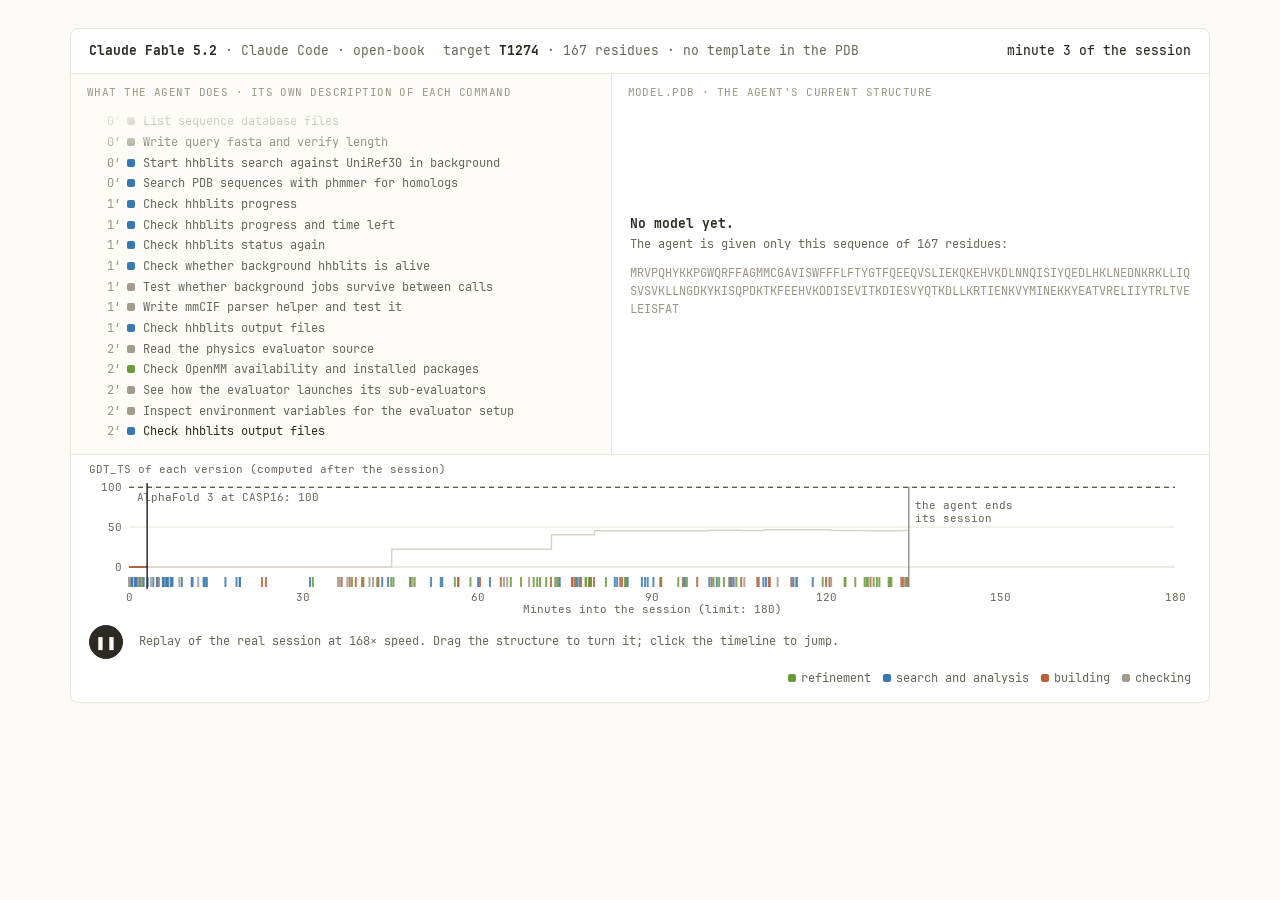
==== replay.html @ 4c119b06 "Project page" ====
<!doctype html>
<html lang="en">
<head>
<meta charset="utf-8">
<meta name="viewport" content="width=device-width, initial-scale=1">
<meta name="robots" content="noindex">
<title>Dream-Fold-Bench · replay of a session</title>
<link rel="stylesheet" href="css/style.css">
<style>
  body.capture { width: 1280px; height: 720px; overflow: hidden; background: #fff; }
  body.capture .replay .log, body.capture .replay .view { height: 488px; }
  body.capture .replay .bar { font-size: 14px; padding: 14px 20px; }
  body.capture .replay .log .ln { font-size: 13px; }
  body.capture .replay .log .head, body.capture .replay .view .head { font-size: 11.5px; }
  body.capture .replay .view .badge .big { font-size: 40px; }
  body.capture .replay .view .badge .small, body.capture .replay .view .key { font-size: 11.5px; }
  body.capture .replay .timeline text { font-size: 12px; }
  .page { max-width: 1180px; margin: 28px auto; padding: 0 20px; }
</style>
</head>
<body>
<div class="page" id="page"><div id="replay"></div></div>
<script>
  (function () {
    var q = new URLSearchParams(location.search), t = q.get("t") || "T1274", capture = q.get("capture") === "1";
    if (capture) { document.body.className = "capture"; var p = document.getElementById("page"); p.style.margin = "0"; p.style.padding = "0"; p.style.maxWidth = "none"; }
    var s = document.createElement("script");
    s.src = "data/replay_" + t.replace(/[^A-Za-z0-9]/g, "") + ".js";
    s.onload = function () { var r = document.createElement("script"); r.src = "js/replay.js"; r.onload = function () {
      window.__replay = window.DFBReplayView(document.getElementById("replay"), window.DFB_REPLAY[t], { capture: capture, frames: q.get("frames") });
      if (!capture && q.get("play") !== "0") window.__replay.play();
    }; document.body.appendChild(r); };
    document.body.appendChild(s);
  })();
</script>
</body>
</html>
---- css/style.css ----
/* Dream-Fold-Bench project page. The look follows the paper's figures: one monospaced face for labels and numbers
   (JetBrains Mono), warm greys for everything that is not data, one colour per agent harness. Light theme only. */
@font-face { font-family: "JetBrains Mono"; src: url("../fonts/JetBrainsMono-Regular.ttf") format("truetype"); font-weight: 400; font-display: swap; }
@font-face { font-family: "JetBrains Mono"; src: url("../fonts/JetBrainsMono-Medium.ttf") format("truetype"); font-weight: 500; font-display: swap; }
@font-face { font-family: "JetBrains Mono"; src: url("../fonts/JetBrainsMono-Bold.ttf") format("truetype"); font-weight: 700; font-display: swap; }

:root {
  color-scheme: light;
  --bg: #FBFAF6; --panel: #F4F0E6; --panel-2: #EEE9DC; --ink: #2D2A23; --ink-2: #4A463D; --muted: #6B655A; --rule: #D9D4C8; --rule-soft: #E8E3D7;
  --claude: #B5613C; --gemini: #3A78B2; --gpt: #6A9A3A; --ref: #2D2A23;
  --mono: "JetBrains Mono", ui-monospace, SFMono-Regular, Menlo, Consolas, monospace;
  --serif: Charter, "Bitstream Charter", "Iowan Old Style", "Palatino Linotype", Georgia, serif;
  --max: 1080px;
}
* { box-sizing: border-box; }
html { scroll-behavior: smooth; scroll-padding-top: 64px; }
body { margin: 0; background: var(--bg); color: var(--ink); font-family: var(--serif); font-size: 17px; line-height: 1.6; -webkit-font-smoothing: antialiased; }
a { color: var(--ink); text-decoration-color: var(--rule); text-underline-offset: 3px; }
a:hover { text-decoration-color: var(--ink); }
.wrap { max-width: var(--max); margin: 0 auto; padding: 0 24px; }
.narrow { max-width: 760px; }
.mono { font-family: var(--mono); font-size: 0.88em; }

/* ---- top bar */
.top { position: sticky; top: 0; z-index: 20; background: rgba(251, 250, 246, 0.94); backdrop-filter: blur(6px); border-bottom: 1px solid var(--rule-soft); }
.top .wrap { display: flex; align-items: center; gap: 24px; height: 52px; }
.brand { font-family: var(--mono); font-weight: 700; font-size: 14px; letter-spacing: -0.01em; text-decoration: none; white-space: nowrap; }
.top nav { display: flex; gap: 20px; margin-left: auto; overflow-x: auto; }
.top nav a { font-family: var(--mono); font-size: 12.5px; color: var(--muted); text-decoration: none; white-space: nowrap; }
.top nav a:hover { color: var(--ink); }

/* ---- hero */
.hero { padding: 64px 0 40px; }
.eyebrow { font-family: var(--mono); font-size: 12.5px; color: var(--muted); letter-spacing: 0.02em; margin: 0 0 14px; }
h1 { font-family: var(--mono); font-weight: 700; font-size: clamp(34px, 5.4vw, 56px); line-height: 1.05; letter-spacing: -0.03em; margin: 0 0 10px; }
.hero .sub { font-size: clamp(21px, 2.6vw, 28px); line-height: 1.25; color: var(--ink-2); margin: 0 0 22px; font-style: italic; }
.hero .lead { max-width: 760px; margin: 0 0 26px; font-size: 18px; }
.buttons { display: flex; flex-wrap: wrap; gap: 10px; margin: 0 0 36px; }
.btn { font-family: var(--mono); font-size: 13.5px; font-weight: 500; padding: 9px 16px; border: 1px solid var(--ink); border-radius: 4px; text-decoration: none; color: var(--ink); background: transparent; cursor: pointer; }
.btn.primary { background: var(--ink); color: var(--bg); }
.btn:hover { background: var(--ink); color: var(--bg); }
.btn.primary:hover { background: #000; }
/* a link that is not there yet: shown, and cannot be clicked */
.off { opacity: 0.45; cursor: not-allowed; pointer-events: none; user-select: none; }
.top nav .off { font-family: var(--mono); font-size: 12.5px; color: var(--muted); white-space: nowrap; }

.tiles { display: grid; grid-template-columns: repeat(4, 1fr); gap: 12px; margin: 0 0 36px; }
.tile { background: var(--panel); border-radius: 6px; padding: 16px 18px 14px; }
.tile .value { font-family: var(--mono); font-weight: 700; font-size: 34px; line-height: 1.1; letter-spacing: -0.02em; }
.tile .label { font-family: var(--mono); font-size: 12px; color: var(--muted); margin-top: 6px; line-height: 1.45; }
.tile .key { display: inline-block; width: 9px; height: 9px; border-radius: 2px; margin-right: 6px; vertical-align: baseline; }

/* ---- sections */
section { padding: 56px 0; border-top: 1px solid var(--rule-soft); }
h2 { font-family: var(--mono); font-weight: 700; font-size: 26px; letter-spacing: -0.02em; margin: 0 0 8px; line-height: 1.2; }
h3 { font-family: var(--mono); font-weight: 700; font-size: 17px; letter-spacing: -0.01em; margin: 36px 0 8px; }
.kicker { font-family: var(--mono); font-size: 12px; color: var(--muted); letter-spacing: 0.04em; text-transform: uppercase; margin: 0 0 8px; }
.intro { max-width: 760px; margin: 0 0 24px; color: var(--ink-2); }
p { margin: 0 0 14px; }
.note { font-family: var(--mono); font-size: 12px; color: var(--muted); line-height: 1.55; margin: 10px 0 0; }
.note + .note { margin-top: 6px; }
strong { font-weight: 700; }

/* ---- cards and controls */
.card { background: #FFFFFF; border: 1px solid var(--rule-soft); border-radius: 8px; padding: 20px 22px; }
.controls { display: flex; flex-wrap: wrap; gap: 18px; align-items: center; margin: 0 0 14px; }
.seg { display: inline-flex; border: 1px solid var(--rule); border-radius: 5px; overflow: hidden; background: #fff; }
.seg button { font-family: var(--mono); font-size: 12.5px; padding: 6px 12px; border: 0; background: transparent; color: var(--muted); cursor: pointer; border-right: 1px solid var(--rule); }
.seg button:last-child { border-right: 0; }
.seg button[aria-pressed="true"] { background: var(--ink); color: var(--bg); }
.seg button:focus-visible, .btn:focus-visible, .linkbtn:focus-visible { outline: 2px solid var(--gemini); outline-offset: 2px; }
.ctl-label { font-family: var(--mono); font-size: 12px; color: var(--muted); margin-right: 8px; }
.linkbtn { font-family: var(--mono); font-size: 12.5px; color: var(--muted); background: none; border: 0; padding: 0; cursor: pointer; text-decoration: underline; text-decoration-color: var(--rule); text-underline-offset: 3px; }
.linkbtn:hover { color: var(--ink); }

/* ---- charts */
.chart { position: relative; width: 100%; }
.chart svg { display: block; width: 100%; height: auto; overflow: visible; font-family: var(--mono); }
.chart text { fill: var(--muted); font-size: 12px; }
.chart .name { fill: var(--ink); }
.chart .value { fill: var(--ink); font-weight: 500; }
.chart .grid { stroke: var(--rule-soft); stroke-width: 1; }
.chart .axis { stroke: var(--rule); stroke-width: 1; }
.legend { display: flex; flex-wrap: wrap; gap: 6px 18px; font-family: var(--mono); font-size: 12px; color: var(--muted); margin: 12px 0 0; }
.legend span { display: inline-flex; align-items: center; gap: 6px; white-space: nowrap; }
.legend i { display: inline-block; width: 12px; height: 12px; border-radius: 2px; }
.legend i.line { height: 0; width: 18px; border-top: 2px solid; border-radius: 0; }
.legend i.dash { height: 0; width: 18px; border-top: 2px dashed; border-radius: 0; }
.legend i.ring { width: 10px; height: 10px; border-radius: 50%; background: #fff; border: 2px solid var(--ink); }
.legend i.dot { width: 10px; height: 10px; border-radius: 50%; }
.tip { position: absolute; z-index: 5; pointer-events: none; background: #fff; border: 1px solid var(--rule); border-radius: 6px; box-shadow: 0 4px 16px rgba(45, 42, 35, 0.12); padding: 9px 11px; font-family: var(--mono); font-size: 12px; color: var(--muted); min-width: 150px; max-width: 320px; display: none; }
.tip .t { color: var(--ink); font-weight: 700; margin-bottom: 4px; }
.tip .row { display: flex; align-items: center; gap: 7px; white-space: nowrap; line-height: 1.6; }
.tip .row b { color: var(--ink); font-weight: 500; margin-left: auto; padding-left: 14px; }
.tip .row i { display: inline-block; width: 12px; height: 0; border-top: 2px solid; flex: none; }
.tip .row.dim { opacity: 0.55; }

/* ---- tables */
.tablewrap { overflow-x: auto; }
table.data { border-collapse: collapse; width: 100%; font-family: var(--mono); font-size: 12.5px; }
table.data th { text-align: right; font-weight: 500; color: var(--muted); padding: 7px 10px; border-bottom: 1px solid var(--rule); white-space: nowrap; }
table.data th.l, table.data td.l { text-align: left; }
table.data th.c { text-align: center; }
table.data th.wrap { white-space: normal; line-height: 1.3; vertical-align: bottom; max-width: 96px; }
table.data td { text-align: right; padding: 6px 10px; border-bottom: 1px solid var(--rule-soft); white-space: nowrap; font-variant-numeric: tabular-nums; }
table.data tr.group td { border-top: 1px solid var(--rule); }
table.data tr.ref td { color: var(--muted); }
table.data td .sd { color: var(--muted); }
table.data td sup { color: var(--muted); font-size: 9.5px; margin-left: 2px; }
table.data .sw { display: inline-block; width: 9px; height: 9px; border-radius: 2px; margin-right: 8px; }
table.data td.best { font-weight: 700; }
.hidden { display: none !important; }

/* ---- workflow */
.flow { display: grid; grid-template-columns: 1.5fr auto 0.9fr auto 1fr auto 1.2fr; gap: 10px; align-items: center; margin: 8px 0 8px; font-family: var(--mono); font-size: 12.5px; }
.flow .box { background: var(--panel); border-radius: 6px; padding: 14px 16px; }
.flow .box h4 { font-family: var(--mono); font-size: 13px; margin: 0 0 8px; }
.flow .box .g { font-weight: 700; margin: 8px 0 2px; font-size: 11.5px; color: var(--ink-2); }
.flow .box ul { margin: 0; padding-left: 16px; color: var(--ink-2); }
.flow .arrow { color: var(--muted); font-size: 18px; text-align: center; }
.flow .box.out { background: #EAF1E1; }
.flow .box.zero { background: #F6E6DF; margin-top: 8px; }
.flow .center { text-align: center; }
.grid3 { display: grid; grid-template-columns: repeat(3, 1fr); gap: 14px; margin-top: 22px; }
.grid2 { display: grid; grid-template-columns: repeat(2, 1fr); gap: 14px; }
.cell { background: var(--panel); border-radius: 6px; padding: 16px 18px; font-size: 15.5px; line-height: 1.55; }
.cell h4 { font-family: var(--mono); font-size: 13.5px; margin: 0 0 6px; }
.cell p:last-child { margin-bottom: 0; }
.cell ul { margin: 0; padding-left: 18px; }
.twocol { display: grid; grid-template-columns: 1fr 1fr; gap: 14px; margin-top: 14px; }
.setting { border-radius: 6px; padding: 16px 18px; font-size: 15.5px; border: 1px solid var(--rule); background: #fff; }
.setting h4 { font-family: var(--mono); font-size: 14px; margin: 0 0 6px; }
.setting .tag { font-family: var(--mono); font-size: 11.5px; color: var(--muted); }
.visual { margin-top: 28px; background: #fff; border: 1px solid var(--rule-soft); border-radius: 8px; padding: 6px 22px 18px; }
.visual h3 { margin-top: 18px; }
.visual .vtext { max-width: 820px; }
.visual figure { margin: 10px 0 0; }
.visual img { display: block; width: 100%; height: auto; border: 1px solid var(--rule-soft); border-radius: 4px; background: #fff; }
.visual figcaption { font-family: var(--mono); font-size: 12px; color: var(--muted); line-height: 1.55; margin-top: 8px; }
details { margin-top: 18px; }
details summary { font-family: var(--mono); font-size: 13px; cursor: pointer; color: var(--ink-2); }
pre.task { font-family: var(--mono); font-size: 12px; line-height: 1.55; background: var(--panel); border-radius: 6px; padding: 18px 20px; white-space: pre-wrap; overflow-x: auto; margin: 12px 0 0; }

/* ---- findings */
.finding { display: grid; grid-template-columns: minmax(0, 1fr); gap: 16px; margin: 0 0 56px; }
.finding:last-child { margin-bottom: 0; }
.finding .text { max-width: 760px; }
.classes { display: grid; grid-template-columns: repeat(4, 1fr); gap: 10px; margin: 6px 0 18px; }
.classes .c { background: var(--panel); border-radius: 6px; padding: 12px 14px; font-size: 14px; line-height: 1.45; }
.classes .c b { font-family: var(--mono); font-size: 12.5px; display: block; margin-bottom: 4px; }
.classes .c span { font-family: var(--mono); font-size: 11.5px; color: var(--muted); display: block; margin-top: 6px; }
.panels { display: grid; grid-template-columns: 1fr 1fr; gap: 18px; }
.panels h4 { font-family: var(--mono); font-size: 13px; margin: 0 0 6px; font-weight: 500; }

/* heat table of the targets */
table.heat { border-collapse: separate; border-spacing: 2px; font-family: var(--mono); font-size: 10.5px; margin: 0 auto; }
table.heat th { font-weight: 500; color: var(--muted); padding: 2px 3px; white-space: nowrap; }
table.heat th.rot { height: 88px; position: relative; padding: 0; }
table.heat th.rot div { position: absolute; left: 50%; bottom: 6px; transform: rotate(-50deg); transform-origin: 0 100%; white-space: nowrap; color: var(--ink-2); }
table.heat td { width: 44px; min-width: 34px; height: 21px; text-align: center; border-radius: 2px; font-variant-numeric: tabular-nums; }
table.heat td.t { text-align: left; width: auto; padding-right: 8px; color: var(--ink); white-space: nowrap; }
table.heat td.cl { text-align: left; width: auto; color: var(--muted); padding: 10px 0 3px; font-size: 11.5px; }
table.heat td.sep { width: 8px; }

/* ---- replay */
.replay { background: #FFFFFF; border: 1px solid var(--rule-soft); border-radius: 8px; overflow: hidden; }
.replay .bar { display: flex; flex-wrap: wrap; align-items: baseline; gap: 6px 18px; padding: 12px 18px; border-bottom: 1px solid var(--rule-soft); font-family: var(--mono); font-size: 12.5px; color: var(--muted); }
.replay .bar b { color: var(--ink); font-weight: 700; }
.replay .bar .clock { margin-left: auto; color: var(--ink); font-weight: 500; font-variant-numeric: tabular-nums; }
.replay .stage { display: grid; grid-template-columns: minmax(0, 0.95fr) minmax(0, 1.05fr); }
.replay .log { border-right: 1px solid var(--rule-soft); height: 380px; overflow: hidden; position: relative; background: #FDFCF9; }
.replay .log .lines { position: absolute; left: 0; right: 0; bottom: 0; padding: 10px 16px 12px; }
.replay .log .ln { font-family: var(--mono); font-size: 11.5px; line-height: 1.45; color: var(--muted); display: grid; grid-template-columns: 34px 10px 1fr; gap: 6px; padding: 2px 0; }
.replay .log .ln .m { color: #9A9485; text-align: right; font-variant-numeric: tabular-nums; }
.replay .log .ln .k { width: 8px; height: 8px; border-radius: 2px; margin-top: 4px; }
.replay .log .ln .x { overflow: hidden; text-overflow: ellipsis; display: -webkit-box; -webkit-line-clamp: 2; -webkit-box-orient: vertical; }
.replay .log .ln.now { color: var(--ink); }
.replay .log .ln.ver { color: var(--ink); font-weight: 500; }
.replay .log .ln.ver .k { border-radius: 50%; background: var(--ink) !important; }
.replay .log .fade { position: absolute; top: 30px; left: 0; right: 0; height: 56px; z-index: 2; background: linear-gradient(#FDFCF9, rgba(253, 252, 249, 0)); pointer-events: none; }
.replay .log .head, .replay .view .head { position: absolute; top: 0; left: 0; right: 0; padding: 10px 16px 8px; font-family: var(--mono); font-size: 11px; letter-spacing: 0.04em; text-transform: uppercase; color: #9A9485; z-index: 3; }
.replay .log .head { background: #FDFCF9; }
.replay .view { position: relative; height: 380px; }
.replay .view canvas { width: 100%; height: 100%; display: block; cursor: grab; touch-action: none; }
.replay .view canvas:active { cursor: grabbing; }
.replay .view img.frame { position: absolute; inset: 0; width: 100%; height: 100%; object-fit: contain; display: none; }
.replay .view .badge { position: absolute; top: 30px; right: 12px; text-align: right; font-family: var(--mono); z-index: 2; background: rgba(255, 255, 255, 0.84); padding: 4px 6px; border-radius: 4px; }
.replay .view .badge .big { font-size: 30px; font-weight: 700; color: var(--ink); line-height: 1; font-variant-numeric: tabular-nums; }
.replay .view .badge .small { font-size: 11px; color: var(--muted); margin-top: 4px; line-height: 1.4; }
.replay .view .key { position: absolute; left: 10px; bottom: 6px; right: 10px; background: rgba(255, 255, 255, 0.84); padding: 4px 6px; border-radius: 4px; font-family: var(--mono); font-size: 11px; color: var(--muted); display: flex; flex-wrap: wrap; gap: 4px 14px; align-items: center; z-index: 2; }
.replay .view .key i { display: inline-block; width: 16px; height: 6px; border-radius: 2px; margin-right: 5px; vertical-align: middle; }
.replay .view .empty { position: absolute; inset: 44px 18px 40px; display: flex; flex-direction: column; justify-content: center; font-family: var(--mono); color: var(--muted); font-size: 12px; z-index: 1; }
.replay .view .empty .seq { word-break: break-all; line-height: 1.55; color: #9A9485; font-size: 11.5px; margin-top: 10px; max-height: 190px; overflow: hidden; }
.replay .view .empty b { color: var(--ink); font-size: 13px; }
.replay .timeline { border-top: 1px solid var(--rule-soft); padding: 8px 18px 4px; }
.replay .timeline svg { display: block; width: 100%; height: auto; font-family: var(--mono); cursor: pointer; overflow: visible; }
.replay .timeline text { font-size: 11px; fill: var(--muted); }
.replay .foot { display: flex; flex-wrap: wrap; align-items: center; gap: 10px 16px; padding: 8px 18px 14px; font-family: var(--mono); font-size: 12px; color: var(--muted); }
.replay .foot .play { width: 34px; height: 34px; border-radius: 50%; border: 1px solid var(--ink); background: var(--ink); color: var(--bg); cursor: pointer; font-size: 13px; line-height: 1; display: inline-flex; align-items: center; justify-content: center; }
.replay .foot .spacer { margin-left: auto; }
.replay.capture { border: 0; border-radius: 0; }
.replay.capture .foot { display: none; }
.report { margin-top: 14px; }
.report pre { font-family: var(--mono); font-size: 12px; line-height: 1.55; background: var(--panel); border-radius: 6px; padding: 16px 18px; white-space: pre-wrap; margin: 10px 0 0; max-height: 420px; overflow: auto; }

/* ---- video */
.video { background: #fff; border: 1px solid var(--rule-soft); border-radius: 8px; overflow: hidden; }
.video video { display: block; width: 100%; height: auto; background: #fff; }
.video .cap { font-family: var(--mono); font-size: 12px; color: var(--muted); padding: 10px 16px 12px; border-top: 1px solid var(--rule-soft); line-height: 1.5; }

.cite { position: relative; max-width: 820px; }
.cite pre { font-family: var(--mono); font-size: 12.5px; line-height: 1.6; background: var(--panel); border-radius: 6px; padding: 16px 18px; margin: 0; overflow-x: auto; }
.cite .linkbtn { position: absolute; top: 10px; right: 14px; }
footer { border-top: 1px solid var(--rule-soft); padding: 28px 0 48px; font-family: var(--mono); font-size: 12px; color: var(--muted); line-height: 1.6; }

@media (max-width: 860px) {
  .tiles { grid-template-columns: repeat(2, 1fr); }
  .flow { grid-template-columns: 1fr; }
  .flow .arrow { transform: rotate(90deg); }
  .grid3, .grid2, .twocol, .classes, .panels { grid-template-columns: 1fr; }
  .classes { grid-template-columns: 1fr 1fr; }
  .replay .stage { grid-template-columns: 1fr; }
  .replay .log { height: 220px; border-right: 0; border-bottom: 1px solid var(--rule-soft); }
  .replay .view { height: 320px; }
  .top nav { gap: 14px; }
}
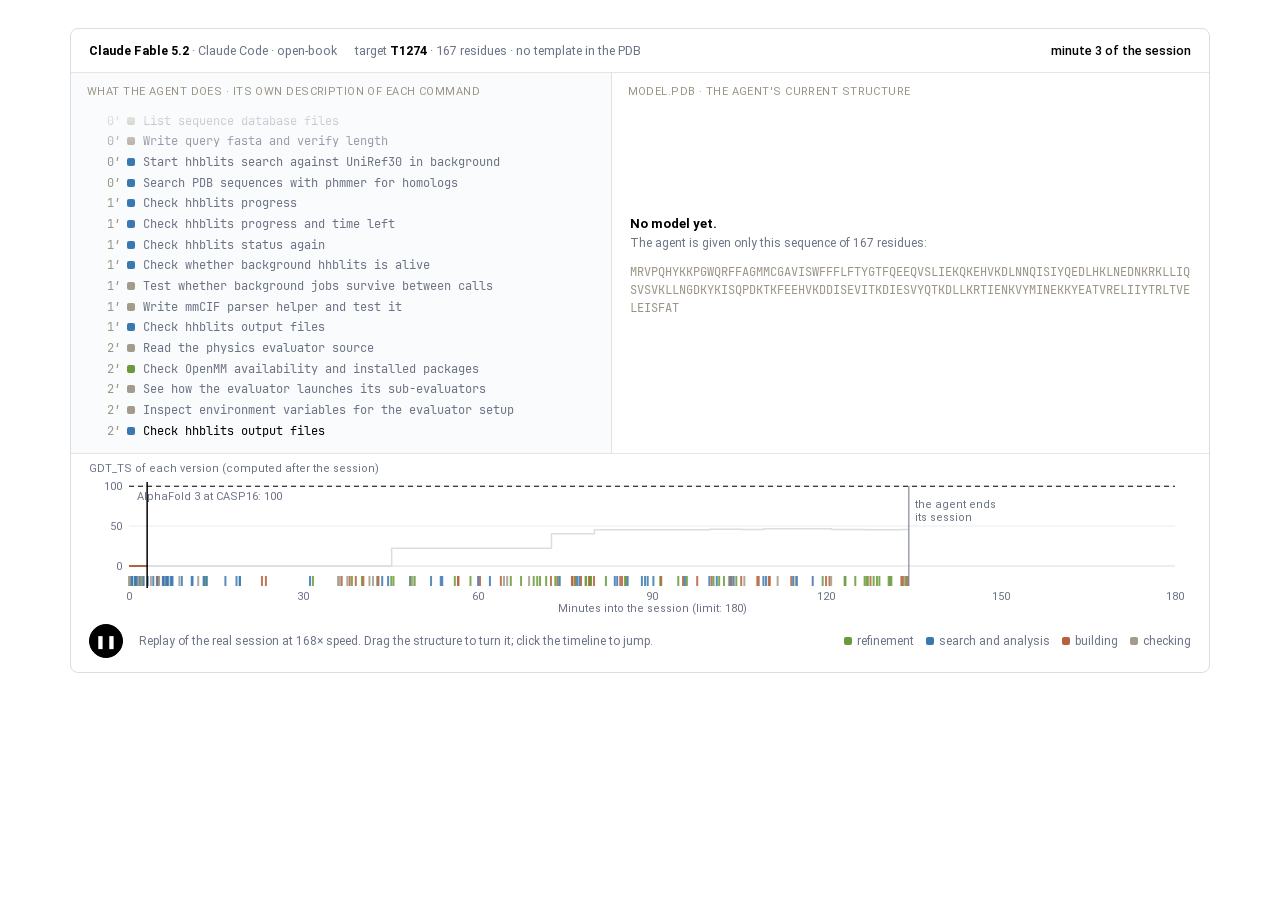
==== commit a0ff63ad: "Project page: CASP12 comparison, article layout, Dream-Protein-Bench" ====
--- a/replay.html
+++ b/replay.html
@@ -4,7 +4,7 @@
 <meta charset="utf-8">
 <meta name="viewport" content="width=device-width, initial-scale=1">
 <meta name="robots" content="noindex">
-<title>Dream-Fold-Bench · replay of a session</title>
+<title>Dream-Protein-Bench · replay of a session</title>
 <link rel="stylesheet" href="css/style.css">
 <style>
   body.capture { width: 1280px; height: 720px; overflow: hidden; background: #fff; }
--- a/css/style.css
+++ b/css/style.css
@@ -1,16 +1,21 @@
-/* Dream-Fold-Bench project page. The look follows the paper's figures: one monospaced face for labels and numbers
+/* Dream-Protein-Bench project page. The look follows the paper's figures: one monospaced face for labels and numbers
    (JetBrains Mono), warm greys for everything that is not data, one colour per agent harness. Light theme only. */
+@font-face { font-family: Roboto; src: url("../fonts/Roboto-Light.ttf") format("truetype"); font-weight: 300; font-display: swap; }
+@font-face { font-family: Roboto; src: url("../fonts/Roboto-Regular.ttf") format("truetype"); font-weight: 400; font-display: swap; }
+@font-face { font-family: Roboto; src: url("../fonts/Roboto-Medium.ttf") format("truetype"); font-weight: 500 600; font-display: swap; }
+@font-face { font-family: Roboto; src: url("../fonts/Roboto-Bold.ttf") format("truetype"); font-weight: 700; font-display: swap; }
 @font-face { font-family: "JetBrains Mono"; src: url("../fonts/JetBrainsMono-Regular.ttf") format("truetype"); font-weight: 400; font-display: swap; }
 @font-face { font-family: "JetBrains Mono"; src: url("../fonts/JetBrainsMono-Medium.ttf") format("truetype"); font-weight: 500; font-display: swap; }
 @font-face { font-family: "JetBrains Mono"; src: url("../fonts/JetBrainsMono-Bold.ttf") format("truetype"); font-weight: 700; font-display: swap; }
 
 :root {
   color-scheme: light;
-  --bg: #FBFAF6; --panel: #F4F0E6; --panel-2: #EEE9DC; --ink: #2D2A23; --ink-2: #4A463D; --muted: #6B655A; --rule: #D9D4C8; --rule-soft: #E8E3D7;
-  --claude: #B5613C; --gemini: #3A78B2; --gpt: #6A9A3A; --ref: #2D2A23;
+  --bg: #FFFFFF; --panel: #F6F7F9; --panel-2: #ECEEF2; --ink: #000000; --ink-2: #1F2328; --muted: #6B7385; --rule: #D9DDE4; --rule-soft: rgba(0, 0, 0, 0.1);
+  --claude: #B5613C; --gemini: #3A78B2; --gpt: #6A9A3A; --ref: #000000; --link: #7125CF; --lede: #D97757;
   --mono: "JetBrains Mono", ui-monospace, SFMono-Regular, Menlo, Consolas, monospace;
-  --serif: Charter, "Bitstream Charter", "Iowan Old Style", "Palatino Linotype", Georgia, serif;
-  --max: 1080px;
+  --sans: Roboto, -apple-system, "Segoe UI", "Helvetica Neue", Arial, sans-serif;
+  --serif: "Source Serif 4", Charter, "Bitstream Charter", Georgia, serif;
+  --max: 860px; --col: 648px;
 }
 * { box-sizing: border-box; }
 html { scroll-behavior: smooth; scroll-padding-top: 64px; }
@@ -19,45 +24,59 @@
 a:hover { text-decoration-color: var(--ink); }
 .wrap { max-width: var(--max); margin: 0 auto; padding: 0 24px; }
 .narrow { max-width: 760px; }
-.mono { font-family: var(--mono); font-size: 0.88em; }
+.mono { font-family: var(--sans); font-size: 0.88em; }
 
 /* ---- top bar */
 .top { position: sticky; top: 0; z-index: 20; background: rgba(251, 250, 246, 0.94); backdrop-filter: blur(6px); border-bottom: 1px solid var(--rule-soft); }
 .top .wrap { display: flex; align-items: center; gap: 24px; height: 52px; }
-.brand { font-family: var(--mono); font-weight: 700; font-size: 14px; letter-spacing: -0.01em; text-decoration: none; white-space: nowrap; }
+.brand { font-family: var(--sans); font-weight: 700; font-size: 14px; letter-spacing: -0.01em; text-decoration: none; white-space: nowrap; }
 .top nav { display: flex; gap: 20px; margin-left: auto; overflow-x: auto; }
-.top nav a { font-family: var(--mono); font-size: 12.5px; color: var(--muted); text-decoration: none; white-space: nowrap; }
+.top nav a { font-family: var(--sans); font-size: 12.5px; color: var(--muted); text-decoration: none; white-space: nowrap; }
 .top nav a:hover { color: var(--ink); }
 
 /* ---- hero */
 .hero { padding: 64px 0 40px; }
-.eyebrow { font-family: var(--mono); font-size: 12.5px; color: var(--muted); letter-spacing: 0.02em; margin: 0 0 14px; }
-h1 { font-family: var(--mono); font-weight: 700; font-size: clamp(34px, 5.4vw, 56px); line-height: 1.05; letter-spacing: -0.03em; margin: 0 0 10px; }
+.eyebrow { font-family: var(--sans); font-size: 12.5px; color: var(--muted); letter-spacing: 0.02em; margin: 0 0 14px; }
+h1 { font-family: var(--sans); font-weight: 700; font-size: clamp(34px, 5.4vw, 56px); line-height: 1.05; letter-spacing: -0.03em; margin: 0 0 10px; }
+h1.claim { font-size: clamp(28px, 4.1vw, 44px); line-height: 1.12; letter-spacing: -0.025em; max-width: 940px; margin-bottom: 16px; }
+h1.claim .era { display: block; font-size: 0.5em; letter-spacing: 0; color: var(--muted); font-weight: 500; margin-bottom: 10px; }
+/* the findings in a few sentences, set off by a bar of the page's accent */
+.tldr { max-width: 820px; border-left: 3px solid var(--claude); padding: 2px 0 2px 20px; margin: 0 0 30px; font-size: 18px; }
+.tldr p { margin: 0 0 12px; }
+.tldr p:last-child { margin-bottom: 0; }
+/* the contents, beside the text where the window is wide enough */
+.toc { display: none; }
+@media (min-width: 1500px) {
+  .toc { display: block; position: fixed; top: 120px; left: max(18px, calc(50% - 540px - 200px)); width: 172px; font-family: var(--sans); font-size: 11.5px; line-height: 1.45; z-index: 5; }
+  .toc b { display: block; font-size: 12px; margin-bottom: 8px; }
+  .toc a { display: block; color: var(--muted); text-decoration: none; margin: 0 0 8px; }
+  .toc a:hover { color: var(--ink); }
+}
 .hero .sub { font-size: clamp(21px, 2.6vw, 28px); line-height: 1.25; color: var(--ink-2); margin: 0 0 22px; font-style: italic; }
 .hero .lead { max-width: 760px; margin: 0 0 26px; font-size: 18px; }
 .buttons { display: flex; flex-wrap: wrap; gap: 10px; margin: 0 0 36px; }
-.btn { font-family: var(--mono); font-size: 13.5px; font-weight: 500; padding: 9px 16px; border: 1px solid var(--ink); border-radius: 4px; text-decoration: none; color: var(--ink); background: transparent; cursor: pointer; }
+.btn { font-family: var(--sans); font-size: 13.5px; font-weight: 500; padding: 9px 16px; border: 1px solid var(--ink); border-radius: 4px; text-decoration: none; color: var(--ink); background: transparent; cursor: pointer; }
 .btn.primary { background: var(--ink); color: var(--bg); }
 .btn:hover { background: var(--ink); color: var(--bg); }
 .btn.primary:hover { background: #000; }
 /* a link that is not there yet: shown, and cannot be clicked */
 .off { opacity: 0.45; cursor: not-allowed; pointer-events: none; user-select: none; }
-.top nav .off { font-family: var(--mono); font-size: 12.5px; color: var(--muted); white-space: nowrap; }
+.top nav .off { font-family: var(--sans); font-size: 12.5px; color: var(--muted); white-space: nowrap; }
 
 .tiles { display: grid; grid-template-columns: repeat(4, 1fr); gap: 12px; margin: 0 0 36px; }
 .tile { background: var(--panel); border-radius: 6px; padding: 16px 18px 14px; }
-.tile .value { font-family: var(--mono); font-weight: 700; font-size: 34px; line-height: 1.1; letter-spacing: -0.02em; }
-.tile .label { font-family: var(--mono); font-size: 12px; color: var(--muted); margin-top: 6px; line-height: 1.45; }
+.tile .value { font-family: var(--sans); font-weight: 700; font-size: 34px; line-height: 1.1; letter-spacing: -0.02em; }
+.tile .label { font-family: var(--sans); font-size: 12px; color: var(--muted); margin-top: 6px; line-height: 1.45; }
 .tile .key { display: inline-block; width: 9px; height: 9px; border-radius: 2px; margin-right: 6px; vertical-align: baseline; }
 
 /* ---- sections */
 section { padding: 56px 0; border-top: 1px solid var(--rule-soft); }
-h2 { font-family: var(--mono); font-weight: 700; font-size: 26px; letter-spacing: -0.02em; margin: 0 0 8px; line-height: 1.2; }
-h3 { font-family: var(--mono); font-weight: 700; font-size: 17px; letter-spacing: -0.01em; margin: 36px 0 8px; }
-.kicker { font-family: var(--mono); font-size: 12px; color: var(--muted); letter-spacing: 0.04em; text-transform: uppercase; margin: 0 0 8px; }
+h2 { font-family: var(--sans); font-weight: 700; font-size: 26px; letter-spacing: -0.02em; margin: 0 0 8px; line-height: 1.2; }
+h3 { font-family: var(--sans); font-weight: 700; font-size: 17px; letter-spacing: -0.01em; margin: 36px 0 8px; }
+.kicker { font-family: var(--sans); font-size: 12px; color: var(--muted); letter-spacing: 0.04em; text-transform: uppercase; margin: 0 0 8px; }
 .intro { max-width: 760px; margin: 0 0 24px; color: var(--ink-2); }
 p { margin: 0 0 14px; }
-.note { font-family: var(--mono); font-size: 12px; color: var(--muted); line-height: 1.55; margin: 10px 0 0; }
+.note { font-family: var(--sans); font-size: 12px; color: var(--muted); line-height: 1.55; margin: 10px 0 0; }
 .note + .note { margin-top: 6px; }
 strong { font-weight: 700; }
 
@@ -65,30 +84,30 @@
 .card { background: #FFFFFF; border: 1px solid var(--rule-soft); border-radius: 8px; padding: 20px 22px; }
 .controls { display: flex; flex-wrap: wrap; gap: 18px; align-items: center; margin: 0 0 14px; }
 .seg { display: inline-flex; border: 1px solid var(--rule); border-radius: 5px; overflow: hidden; background: #fff; }
-.seg button { font-family: var(--mono); font-size: 12.5px; padding: 6px 12px; border: 0; background: transparent; color: var(--muted); cursor: pointer; border-right: 1px solid var(--rule); }
+.seg button { font-family: var(--sans); font-size: 12.5px; padding: 6px 12px; border: 0; background: transparent; color: var(--muted); cursor: pointer; border-right: 1px solid var(--rule); }
 .seg button:last-child { border-right: 0; }
 .seg button[aria-pressed="true"] { background: var(--ink); color: var(--bg); }
 .seg button:focus-visible, .btn:focus-visible, .linkbtn:focus-visible { outline: 2px solid var(--gemini); outline-offset: 2px; }
-.ctl-label { font-family: var(--mono); font-size: 12px; color: var(--muted); margin-right: 8px; }
-.linkbtn { font-family: var(--mono); font-size: 12.5px; color: var(--muted); background: none; border: 0; padding: 0; cursor: pointer; text-decoration: underline; text-decoration-color: var(--rule); text-underline-offset: 3px; }
+.ctl-label { font-family: var(--sans); font-size: 12px; color: var(--muted); margin-right: 8px; }
+.linkbtn { font-family: var(--sans); font-size: 12.5px; color: var(--muted); background: none; border: 0; padding: 0; cursor: pointer; text-decoration: underline; text-decoration-color: var(--rule); text-underline-offset: 3px; }
 .linkbtn:hover { color: var(--ink); }
 
 /* ---- charts */
 .chart { position: relative; width: 100%; }
-.chart svg { display: block; width: 100%; height: auto; overflow: visible; font-family: var(--mono); }
+.chart svg { display: block; width: 100%; height: auto; overflow: visible; font-family: var(--sans); }
 .chart text { fill: var(--muted); font-size: 12px; }
 .chart .name { fill: var(--ink); }
 .chart .value { fill: var(--ink); font-weight: 500; }
 .chart .grid { stroke: var(--rule-soft); stroke-width: 1; }
 .chart .axis { stroke: var(--rule); stroke-width: 1; }
-.legend { display: flex; flex-wrap: wrap; gap: 6px 18px; font-family: var(--mono); font-size: 12px; color: var(--muted); margin: 12px 0 0; }
+.legend { display: flex; flex-wrap: wrap; gap: 6px 18px; font-family: var(--sans); font-size: 12px; color: var(--muted); margin: 12px 0 0; }
 .legend span { display: inline-flex; align-items: center; gap: 6px; white-space: nowrap; }
 .legend i { display: inline-block; width: 12px; height: 12px; border-radius: 2px; }
 .legend i.line { height: 0; width: 18px; border-top: 2px solid; border-radius: 0; }
 .legend i.dash { height: 0; width: 18px; border-top: 2px dashed; border-radius: 0; }
 .legend i.ring { width: 10px; height: 10px; border-radius: 50%; background: #fff; border: 2px solid var(--ink); }
 .legend i.dot { width: 10px; height: 10px; border-radius: 50%; }
-.tip { position: absolute; z-index: 5; pointer-events: none; background: #fff; border: 1px solid var(--rule); border-radius: 6px; box-shadow: 0 4px 16px rgba(45, 42, 35, 0.12); padding: 9px 11px; font-family: var(--mono); font-size: 12px; color: var(--muted); min-width: 150px; max-width: 320px; display: none; }
+.tip { position: absolute; z-index: 5; pointer-events: none; background: #fff; border: 1px solid var(--rule); border-radius: 6px; box-shadow: 0 4px 16px rgba(45, 42, 35, 0.12); padding: 9px 11px; font-family: var(--sans); font-size: 12px; color: var(--muted); min-width: 150px; max-width: 320px; display: none; }
 .tip .t { color: var(--ink); font-weight: 700; margin-bottom: 4px; }
 .tip .row { display: flex; align-items: center; gap: 7px; white-space: nowrap; line-height: 1.6; }
 .tip .row b { color: var(--ink); font-weight: 500; margin-left: auto; padding-left: 14px; }
@@ -97,7 +116,7 @@
 
 /* ---- tables */
 .tablewrap { overflow-x: auto; }
-table.data { border-collapse: collapse; width: 100%; font-family: var(--mono); font-size: 12.5px; }
+table.data { border-collapse: collapse; width: 100%; font-family: var(--sans); font-size: 12.5px; }
 table.data th { text-align: right; font-weight: 500; color: var(--muted); padding: 7px 10px; border-bottom: 1px solid var(--rule); white-space: nowrap; }
 table.data th.l, table.data td.l { text-align: left; }
 table.data th.c { text-align: center; }
@@ -112,9 +131,9 @@
 .hidden { display: none !important; }
 
 /* ---- workflow */
-.flow { display: grid; grid-template-columns: 1.5fr auto 0.9fr auto 1fr auto 1.2fr; gap: 10px; align-items: center; margin: 8px 0 8px; font-family: var(--mono); font-size: 12.5px; }
+.flow { display: grid; grid-template-columns: 1.5fr auto 0.9fr auto 1fr auto 1.2fr; gap: 10px; align-items: center; margin: 8px 0 8px; font-family: var(--sans); font-size: 12.5px; }
 .flow .box { background: var(--panel); border-radius: 6px; padding: 14px 16px; }
-.flow .box h4 { font-family: var(--mono); font-size: 13px; margin: 0 0 8px; }
+.flow .box h4 { font-family: var(--sans); font-size: 13px; margin: 0 0 8px; }
 .flow .box .g { font-weight: 700; margin: 8px 0 2px; font-size: 11.5px; color: var(--ink-2); }
 .flow .box ul { margin: 0; padding-left: 16px; color: var(--ink-2); }
 .flow .arrow { color: var(--muted); font-size: 18px; text-align: center; }
@@ -124,22 +143,43 @@
 .grid3 { display: grid; grid-template-columns: repeat(3, 1fr); gap: 14px; margin-top: 22px; }
 .grid2 { display: grid; grid-template-columns: repeat(2, 1fr); gap: 14px; }
 .cell { background: var(--panel); border-radius: 6px; padding: 16px 18px; font-size: 15.5px; line-height: 1.55; }
-.cell h4 { font-family: var(--mono); font-size: 13.5px; margin: 0 0 6px; }
+.cell h4 { font-family: var(--sans); font-size: 13.5px; margin: 0 0 6px; }
 .cell p:last-child { margin-bottom: 0; }
 .cell ul { margin: 0; padding-left: 18px; }
 .twocol { display: grid; grid-template-columns: 1fr 1fr; gap: 14px; margin-top: 14px; }
 .setting { border-radius: 6px; padding: 16px 18px; font-size: 15.5px; border: 1px solid var(--rule); background: #fff; }
-.setting h4 { font-family: var(--mono); font-size: 14px; margin: 0 0 6px; }
-.setting .tag { font-family: var(--mono); font-size: 11.5px; color: var(--muted); }
+.setting h4 { font-family: var(--sans); font-size: 14px; margin: 0 0 6px; }
+.setting .tag { font-family: var(--sans); font-size: 11.5px; color: var(--muted); }
+/* what the agent has and has not */
+.toolbox { margin-top: 26px; background: #fff; border: 1px solid var(--rule-soft); border-radius: 8px; padding: 6px 22px 18px; }
+.toolbox h3 { margin-top: 18px; }
+.toolbox > p { max-width: 820px; }
+.toolbox h4 { font-family: var(--sans); font-size: 13.5px; margin: 0 0 8px; }
+.toolbox ul { margin: 0; padding-left: 18px; font-size: 15.5px; line-height: 1.55; }
+.toolbox li { margin: 0 0 6px; }
+.toolbox .have, .toolbox .havenot { border-radius: 6px; padding: 16px 18px; }
+.toolbox .have { background: #EAF1E1; }
+.toolbox .havenot { background: #F6E6DF; }
+/* what one replayed session used */
+.used { margin-top: 14px; background: var(--panel); border-radius: 8px; padding: 16px 20px; font-size: 15.5px; }
+.used h4 { font-family: var(--sans); font-size: 13.5px; margin: 0 0 10px; }
+.used .row { display: flex; flex-wrap: wrap; gap: 8px; align-items: center; margin: 0 0 10px; }
+.used .lab { font-family: var(--sans); font-size: 12px; color: var(--muted); margin-right: 4px; }
+.used .chip { font-family: var(--sans); font-size: 12px; background: #fff; border: 1px solid var(--rule); border-radius: 4px; padding: 3px 8px; white-space: nowrap; }
+.used .chip b { font-weight: 700; }
+.used .chip.own { border-color: transparent; background: #EEE9DC; }
+.used .chip.zero { color: var(--muted); }
+.used details { margin-top: 4px; }
+.used p { margin: 0 0 6px; }
 .visual { margin-top: 28px; background: #fff; border: 1px solid var(--rule-soft); border-radius: 8px; padding: 6px 22px 18px; }
 .visual h3 { margin-top: 18px; }
 .visual .vtext { max-width: 820px; }
 .visual figure { margin: 10px 0 0; }
 .visual img { display: block; width: 100%; height: auto; border: 1px solid var(--rule-soft); border-radius: 4px; background: #fff; }
-.visual figcaption { font-family: var(--mono); font-size: 12px; color: var(--muted); line-height: 1.55; margin-top: 8px; }
+.visual figcaption { font-family: var(--sans); font-size: 12px; color: var(--muted); line-height: 1.55; margin-top: 8px; }
 details { margin-top: 18px; }
-details summary { font-family: var(--mono); font-size: 13px; cursor: pointer; color: var(--ink-2); }
-pre.task { font-family: var(--mono); font-size: 12px; line-height: 1.55; background: var(--panel); border-radius: 6px; padding: 18px 20px; white-space: pre-wrap; overflow-x: auto; margin: 12px 0 0; }
+details summary { font-family: var(--sans); font-size: 13px; cursor: pointer; color: var(--ink-2); }
+pre.task { font-family: var(--sans); font-size: 12px; line-height: 1.55; background: var(--panel); border-radius: 6px; padding: 18px 20px; white-space: pre-wrap; overflow-x: auto; margin: 12px 0 0; }
 
 /* ---- findings */
 .finding { display: grid; grid-template-columns: minmax(0, 1fr); gap: 16px; margin: 0 0 56px; }
@@ -147,13 +187,13 @@
 .finding .text { max-width: 760px; }
 .classes { display: grid; grid-template-columns: repeat(4, 1fr); gap: 10px; margin: 6px 0 18px; }
 .classes .c { background: var(--panel); border-radius: 6px; padding: 12px 14px; font-size: 14px; line-height: 1.45; }
-.classes .c b { font-family: var(--mono); font-size: 12.5px; display: block; margin-bottom: 4px; }
-.classes .c span { font-family: var(--mono); font-size: 11.5px; color: var(--muted); display: block; margin-top: 6px; }
+.classes .c b { font-family: var(--sans); font-size: 12.5px; display: block; margin-bottom: 4px; }
+.classes .c span { font-family: var(--sans); font-size: 11.5px; color: var(--muted); display: block; margin-top: 6px; }
 .panels { display: grid; grid-template-columns: 1fr 1fr; gap: 18px; }
-.panels h4 { font-family: var(--mono); font-size: 13px; margin: 0 0 6px; font-weight: 500; }
+.panels h4 { font-family: var(--sans); font-size: 13px; margin: 0 0 6px; font-weight: 500; }
 
 /* heat table of the targets */
-table.heat { border-collapse: separate; border-spacing: 2px; font-family: var(--mono); font-size: 10.5px; margin: 0 auto; }
+table.heat { border-collapse: separate; border-spacing: 2px; font-family: var(--sans); font-size: 10.5px; margin: 0 auto; }
 table.heat th { font-weight: 500; color: var(--muted); padding: 2px 3px; white-space: nowrap; }
 table.heat th.rot { height: 88px; position: relative; padding: 0; }
 table.heat th.rot div { position: absolute; left: 50%; bottom: 6px; transform: rotate(-50deg); transform-origin: 0 100%; white-space: nowrap; color: var(--ink-2); }
@@ -164,13 +204,13 @@
 
 /* ---- replay */
 .replay { background: #FFFFFF; border: 1px solid var(--rule-soft); border-radius: 8px; overflow: hidden; }
-.replay .bar { display: flex; flex-wrap: wrap; align-items: baseline; gap: 6px 18px; padding: 12px 18px; border-bottom: 1px solid var(--rule-soft); font-family: var(--mono); font-size: 12.5px; color: var(--muted); }
+.replay .bar { display: flex; flex-wrap: wrap; align-items: baseline; gap: 6px 18px; padding: 12px 18px; border-bottom: 1px solid var(--rule-soft); font-family: var(--sans); font-size: 12.5px; color: var(--muted); }
 .replay .bar b { color: var(--ink); font-weight: 700; }
 .replay .bar .clock { margin-left: auto; color: var(--ink); font-weight: 500; font-variant-numeric: tabular-nums; }
 .replay .stage { display: grid; grid-template-columns: minmax(0, 0.95fr) minmax(0, 1.05fr); }
 .replay .log { border-right: 1px solid var(--rule-soft); height: 380px; overflow: hidden; position: relative; background: #FDFCF9; }
 .replay .log .lines { position: absolute; left: 0; right: 0; bottom: 0; padding: 10px 16px 12px; }
-.replay .log .ln { font-family: var(--mono); font-size: 11.5px; line-height: 1.45; color: var(--muted); display: grid; grid-template-columns: 34px 10px 1fr; gap: 6px; padding: 2px 0; }
+.replay .log .ln { font-family: var(--sans); font-size: 11.5px; line-height: 1.45; color: var(--muted); display: grid; grid-template-columns: 34px 10px 1fr; gap: 6px; padding: 2px 0; }
 .replay .log .ln .m { color: #9A9485; text-align: right; font-variant-numeric: tabular-nums; }
 .replay .log .ln .k { width: 8px; height: 8px; border-radius: 2px; margin-top: 4px; }
 .replay .log .ln .x { overflow: hidden; text-overflow: ellipsis; display: -webkit-box; -webkit-line-clamp: 2; -webkit-box-orient: vertical; }
@@ -178,40 +218,40 @@
 .replay .log .ln.ver { color: var(--ink); font-weight: 500; }
 .replay .log .ln.ver .k { border-radius: 50%; background: var(--ink) !important; }
 .replay .log .fade { position: absolute; top: 30px; left: 0; right: 0; height: 56px; z-index: 2; background: linear-gradient(#FDFCF9, rgba(253, 252, 249, 0)); pointer-events: none; }
-.replay .log .head, .replay .view .head { position: absolute; top: 0; left: 0; right: 0; padding: 10px 16px 8px; font-family: var(--mono); font-size: 11px; letter-spacing: 0.04em; text-transform: uppercase; color: #9A9485; z-index: 3; }
+.replay .log .head, .replay .view .head { position: absolute; top: 0; left: 0; right: 0; padding: 10px 16px 8px; font-family: var(--sans); font-size: 11px; letter-spacing: 0.04em; text-transform: uppercase; color: #9A9485; z-index: 3; }
 .replay .log .head { background: #FDFCF9; }
 .replay .view { position: relative; height: 380px; }
 .replay .view canvas { width: 100%; height: 100%; display: block; cursor: grab; touch-action: none; }
 .replay .view canvas:active { cursor: grabbing; }
 .replay .view img.frame { position: absolute; inset: 0; width: 100%; height: 100%; object-fit: contain; display: none; }
-.replay .view .badge { position: absolute; top: 30px; right: 12px; text-align: right; font-family: var(--mono); z-index: 2; background: rgba(255, 255, 255, 0.84); padding: 4px 6px; border-radius: 4px; }
+.replay .view .badge { position: absolute; top: 30px; right: 12px; text-align: right; font-family: var(--sans); z-index: 2; background: rgba(255, 255, 255, 0.84); padding: 4px 6px; border-radius: 4px; }
 .replay .view .badge .big { font-size: 30px; font-weight: 700; color: var(--ink); line-height: 1; font-variant-numeric: tabular-nums; }
 .replay .view .badge .small { font-size: 11px; color: var(--muted); margin-top: 4px; line-height: 1.4; }
-.replay .view .key { position: absolute; left: 10px; bottom: 6px; right: 10px; background: rgba(255, 255, 255, 0.84); padding: 4px 6px; border-radius: 4px; font-family: var(--mono); font-size: 11px; color: var(--muted); display: flex; flex-wrap: wrap; gap: 4px 14px; align-items: center; z-index: 2; }
+.replay .view .key { position: absolute; left: 10px; bottom: 6px; right: 10px; background: rgba(255, 255, 255, 0.84); padding: 4px 6px; border-radius: 4px; font-family: var(--sans); font-size: 11px; color: var(--muted); display: flex; flex-wrap: wrap; gap: 4px 14px; align-items: center; z-index: 2; }
 .replay .view .key i { display: inline-block; width: 16px; height: 6px; border-radius: 2px; margin-right: 5px; vertical-align: middle; }
-.replay .view .empty { position: absolute; inset: 44px 18px 40px; display: flex; flex-direction: column; justify-content: center; font-family: var(--mono); color: var(--muted); font-size: 12px; z-index: 1; }
+.replay .view .empty { position: absolute; inset: 44px 18px 40px; display: flex; flex-direction: column; justify-content: center; font-family: var(--sans); color: var(--muted); font-size: 12px; z-index: 1; }
 .replay .view .empty .seq { word-break: break-all; line-height: 1.55; color: #9A9485; font-size: 11.5px; margin-top: 10px; max-height: 190px; overflow: hidden; }
 .replay .view .empty b { color: var(--ink); font-size: 13px; }
 .replay .timeline { border-top: 1px solid var(--rule-soft); padding: 8px 18px 4px; }
-.replay .timeline svg { display: block; width: 100%; height: auto; font-family: var(--mono); cursor: pointer; overflow: visible; }
+.replay .timeline svg { display: block; width: 100%; height: auto; font-family: var(--sans); cursor: pointer; overflow: visible; }
 .replay .timeline text { font-size: 11px; fill: var(--muted); }
-.replay .foot { display: flex; flex-wrap: wrap; align-items: center; gap: 10px 16px; padding: 8px 18px 14px; font-family: var(--mono); font-size: 12px; color: var(--muted); }
+.replay .foot { display: flex; flex-wrap: wrap; align-items: center; gap: 10px 16px; padding: 8px 18px 14px; font-family: var(--sans); font-size: 12px; color: var(--muted); }
 .replay .foot .play { width: 34px; height: 34px; border-radius: 50%; border: 1px solid var(--ink); background: var(--ink); color: var(--bg); cursor: pointer; font-size: 13px; line-height: 1; display: inline-flex; align-items: center; justify-content: center; }
 .replay .foot .spacer { margin-left: auto; }
 .replay.capture { border: 0; border-radius: 0; }
 .replay.capture .foot { display: none; }
 .report { margin-top: 14px; }
-.report pre { font-family: var(--mono); font-size: 12px; line-height: 1.55; background: var(--panel); border-radius: 6px; padding: 16px 18px; white-space: pre-wrap; margin: 10px 0 0; max-height: 420px; overflow: auto; }
+.report pre { font-family: var(--sans); font-size: 12px; line-height: 1.55; background: var(--panel); border-radius: 6px; padding: 16px 18px; white-space: pre-wrap; margin: 10px 0 0; max-height: 420px; overflow: auto; }
 
 /* ---- video */
 .video { background: #fff; border: 1px solid var(--rule-soft); border-radius: 8px; overflow: hidden; }
 .video video { display: block; width: 100%; height: auto; background: #fff; }
-.video .cap { font-family: var(--mono); font-size: 12px; color: var(--muted); padding: 10px 16px 12px; border-top: 1px solid var(--rule-soft); line-height: 1.5; }
+.video .cap { font-family: var(--sans); font-size: 12px; color: var(--muted); padding: 10px 16px 12px; border-top: 1px solid var(--rule-soft); line-height: 1.5; }
 
 .cite { position: relative; max-width: 820px; }
-.cite pre { font-family: var(--mono); font-size: 12.5px; line-height: 1.6; background: var(--panel); border-radius: 6px; padding: 16px 18px; margin: 0; overflow-x: auto; }
+.cite pre { font-family: var(--sans); font-size: 12.5px; line-height: 1.6; background: var(--panel); border-radius: 6px; padding: 16px 18px; margin: 0; overflow-x: auto; }
 .cite .linkbtn { position: absolute; top: 10px; right: 14px; }
-footer { border-top: 1px solid var(--rule-soft); padding: 28px 0 48px; font-family: var(--mono); font-size: 12px; color: var(--muted); line-height: 1.6; }
+footer { border-top: 1px solid var(--rule-soft); padding: 28px 0 48px; font-family: var(--sans); font-size: 12px; color: var(--muted); line-height: 1.6; }
 
 @media (max-width: 860px) {
   .tiles { grid-template-columns: repeat(2, 1fr); }
@@ -224,3 +264,232 @@
   .replay .view { height: 320px; }
   .top nav { gap: 14px; }
 }
+
+
+/* =====================================================================================================================
+   The article layout (2026-11-27): a white page, one narrow column of text (648px) with figures wider than it (860px),
+   Roboto for headings, labels and figures, a serif for the text, the contents beside the opening.
+   These rules come last and replace the earlier look where the two differ.
+   ===================================================================================================================== */
+body { background: #fff; color: #000; font-family: var(--serif); font-size: 17px; line-height: 1.55; }
+a { color: var(--link); text-decoration: none; border-bottom: 1px dotted var(--link); }
+a:hover { border-bottom-style: solid; }
+.mono, pre.task, .cite pre, .report pre, .replay .log .ln, .used .chip.own, .replay .view .empty .seq { font-family: var(--mono); }
+.col { max-width: var(--col); margin: 0 auto; padding: 0 20px; }
+.wrap { max-width: calc(var(--max) + 40px); padding: 0 20px; }
+
+/* the bar at the top */
+.top { background: #fff; border-bottom: 1px solid var(--rule-soft); backdrop-filter: none; }
+.top .wrap { max-width: 1010px; height: 56px; }
+.brand { font-family: var(--sans); font-weight: 400; font-size: 20px; letter-spacing: 0; border: 0; color: #000; }
+.top nav a, .top nav .off { font-family: var(--sans); font-size: 16px; font-weight: 300; color: #000; border: 0; }
+.top nav a:hover { color: var(--link); }
+
+/* the title, the byline */
+.title { padding: 64px 0 24px; }
+.title h1 { font-family: var(--sans); font-weight: 600; font-size: 34px; line-height: 1.18; letter-spacing: 0; margin: 0 0 12px; max-width: none; }
+.title h1 { font-size: 44px; line-height: 1.1; }                       /* the slogan leads; the finding stands under it */
+.title h1 .claimline { display: block; font-size: 24px; font-weight: 500; line-height: 1.25; margin: 14px 0 4px; }
+@media (max-width: 860px) { .title h1 { font-size: 34px; } .title h1 .claimline { font-size: 20px; } }
+.title .sub { font-family: var(--sans); font-size: 18px; font-weight: 300; line-height: 1.55; font-style: normal; color: #000; margin: 0; }
+.byline { border-top: 1px solid var(--rule-soft); border-bottom: 1px solid var(--rule-soft); padding: 24px 0; font-family: var(--sans); font-size: 12.8px; font-weight: 300; line-height: 1.8; }
+.byline .col { display: flex; flex-wrap: wrap; gap: 8px 32px; align-items: flex-start; }
+.byline h3 { font-family: var(--sans); font-size: 9.6px; font-weight: 400; text-transform: uppercase; letter-spacing: 0.02em; margin: 0; }
+.byline p { margin: 0; }
+.byline p.author { font-weight: 500; }
+.byline .links { margin-left: auto; display: flex; gap: 8px; align-items: center; }
+.btn { font-family: var(--sans); font-size: 13px; font-weight: 500; padding: 6px 12px; border: 1px solid var(--rule); border-radius: 6px; color: #000; background: #fff; }
+.btn:hover { background: var(--panel); color: #000; border-bottom-style: solid; }
+.btn.primary { background: #000; color: #fff; border-color: #000; }
+
+/* the opening: the contents beside the summary */
+.article-top { position: relative; padding: 32px 0 8px; }
+.toc { display: none; }
+@media (min-width: 1240px) {
+  .toc { display: block; position: absolute; top: 32px; left: max(24px, calc(50% - 324px - 250px)); width: 200px; padding-right: 20px; border-right: 1px solid var(--rule-soft);
+         font-family: var(--sans); z-index: 2; }
+  .toc h3 { font-family: var(--sans); font-size: 19px; font-weight: 600; margin: 0 0 16px; }
+  .toc a { display: block; font-size: 13px; font-weight: 700; line-height: 1.4; color: var(--link); border: 0; margin: 0 0 10px; }
+  .toc a:hover { text-decoration: underline; }
+}
+.tldr { max-width: none; border-left: 3px solid var(--lede); padding: 2px 0 2px 16px; margin: 4px 0 32px; font-size: 17px; }
+.update { background: var(--panel); border: 1px solid var(--rule); border-radius: 8px; padding: 13px 18px 3px; margin: 0 0 32px; font-size: 15.2px; }
+.update p { margin: 0 0 6px; }
+.update ul { margin: 0 0 10px; padding-left: 18px; }
+.update li { margin: 0 0 6px; }
+.tiles { max-width: var(--max); margin: 0 auto 8px; padding: 0 20px; }
+.tile { background: var(--panel); border: 1px solid var(--rule); border-radius: 8px; }
+.tile .value { font-family: var(--sans); font-weight: 700; font-size: 30px; letter-spacing: 0; }
+.tile .label { font-family: var(--sans); font-size: 12.5px; font-weight: 400; color: var(--muted); }
+
+/* sections: no rule between them; the heading carries a hairline, as the text column's own heading */
+section { border-top: 0; padding: 20px 0 12px; }
+section > .wrap > .kicker, section > .wrap > h2, section > .wrap > h3, section > .wrap > p, section > .wrap > details, section > .wrap > .controls,
+.finding > .text, .finding > p.note, section > .wrap > .buttons, section > .wrap > .cite, .visual .vtext, .toolbox > p, .toolbox > h3 {
+  max-width: var(--col); margin-left: auto; margin-right: auto; }
+.finding > .text { width: 100%; }
+.kicker { font-family: var(--sans); font-size: 11px; font-weight: 500; letter-spacing: 0.06em; color: var(--muted); margin-bottom: 6px; }
+h2 { font-family: var(--sans); font-weight: 600; font-size: 26px; line-height: 1.25; letter-spacing: 0; padding-bottom: 16px; border-bottom: 1px solid var(--rule-soft); margin-top: 20px; margin-bottom: 16px; }
+h3 { font-family: var(--sans); font-weight: 600; font-size: 19px; letter-spacing: 0; margin-top: 32px; }
+.intro { color: #000; margin-bottom: 20px; }
+.note, .video .cap, .visual figcaption { font-family: var(--sans); font-size: 13.3px; font-weight: 300; color: var(--muted); line-height: 1.45; }
+.finding { margin-bottom: 36px; gap: 12px; }
+
+/* figures: no frame around them */
+.card { background: none; border: 0; border-radius: 0; padding: 0; margin: 12px 0 4px; }
+.chart text { font-size: 12.5px; }
+.chart .name { fill: #000; }
+.chart .value { fill: #000; font-weight: 600; }
+.legend, .ctl-label, .seg button, .linkbtn, table.data, table.heat, .tip { font-family: var(--sans); }
+.legend { font-size: 12.5px; }
+.seg { border-radius: 6px; }
+.seg button { font-size: 13px; }
+.seg button[aria-pressed="true"] { background: #000; color: #fff; }
+.linkbtn { color: var(--link); text-decoration: none; border-bottom: 1px dotted var(--link); font-size: 13px; }
+table.data { font-size: 13.3px; }
+table.data th { font-weight: 500; }
+table.heat { font-size: 11px; }
+.tip { font-size: 12.5px; border-radius: 6px; }
+
+/* the boxes of the benchmark section and of the replay, in the page's greys */
+.flow, .flow .box h4, .cell h4, .setting h4, .setting .tag, .toolbox h4, .classes .c b, .classes .c span, .panels h4, details summary, .used h4, .used .lab, .used .chip { font-family: var(--sans); }
+.flow { font-size: 13.5px; }
+.flow .box, .cell, .classes .c, .used { background: var(--panel); border: 1px solid var(--rule); border-radius: 8px; }
+.setting, .toolbox, .visual, .replay, .video { border-color: var(--rule); border-radius: 8px; }
+.cell, .setting, .toolbox ul, .classes .c { font-size: 15.2px; }
+.replay .bar, .replay .foot, .replay .log .head, .replay .view .head, .replay .view .badge, .replay .view .key, .replay .timeline svg { font-family: var(--sans); }
+.replay .log, .replay .log .head { background: #FAFBFC; }
+.replay .log .fade { background: linear-gradient(#FAFBFC, rgba(250, 251, 252, 0)); }
+.replay .log .ln { font-size: 11.5px; }
+.cite pre, pre.task, .report pre { background: var(--panel); border: 1px solid var(--rule); border-radius: 8px; }
+h1.claim { font-family: var(--sans); }
+
+@media (max-width: 860px) {
+  .byline .links { margin-left: 0; }
+  .title { padding-top: 40px; }
+  .title h1 { font-size: 28px; }
+}
+
+/* the Method section: the two lists without the box around them */
+.toolbox.plain { border: 0; background: none; padding: 0; margin: 18px 0 20px; }
+#method .flow { margin-bottom: 26px; }
+#method .twocol { margin-bottom: 18px; }
+
+/* Benchmark Approach: what a session has, as one small table */
+table.rules { border-collapse: collapse; width: 100%; max-width: var(--col); margin: 16px auto 22px; font-family: var(--sans); font-size: 14px; line-height: 1.45; }
+table.rules th { font-weight: 600; font-size: 13px; padding: 6px 10px; border-bottom: 1px solid var(--rule); text-align: center; white-space: nowrap; }
+table.rules td { padding: 7px 10px; border-bottom: 1px solid var(--rule-soft); text-align: center; width: 92px; font-size: 15px; }
+table.rules td.l { text-align: left; width: auto; font-size: 14px; padding-left: 0; }
+table.rules td.y { color: #3F7D3A; }
+table.rules td.n { color: #B5482F; }
+table.rules tr.sep td { border-top: 1px solid var(--rule); }
+#method .flow { margin-top: 22px; }
+/* Benchmark Approach: the flow figure at the width of the text, with smaller type */
+#method .flow { max-width: 700px; margin: 20px auto 24px; font-size: 12px; gap: 8px; line-height: 1.5; }
+#method .flow .box { padding: 10px 12px; }
+#method .flow .box h4 { font-size: 12.5px; margin-bottom: 5px; }
+#method .flow .box .g { font-size: 10.5px; margin: 6px 0 1px; }
+#method .flow .box ul { padding-left: 14px; }
+#method .flow .arrow { font-size: 15px; }
+/* CASP12 section: charts and the table at about the width of the text */
+
+/* CASP12: one figure of three panels */
+.fig3 { margin: 26px 0 22px; }
+.fig3 .panels3 { display: grid; grid-template-columns: minmax(0, 1.3fr) minmax(0, 1fr); gap: 26px 30px; align-items: start; }
+.fig3 .p.key { align-self: center; padding: 0 4px 0 22px; }
+.fig3 .key .legend { flex-direction: column; align-items: flex-start; gap: 7px; margin: 0 0 14px; }
+.fig3 .cap { font-family: var(--sans); font-size: 13px; font-weight: 300; color: var(--muted); line-height: 1.5; }
+.fig3 .cap b { font-weight: 600; color: var(--ink-2); }
+.fig3 .p { min-width: 0; overflow: hidden; }
+.fig3 h4 { font-family: var(--sans); font-size: 13.5px; font-weight: 600; line-height: 1.3; margin: 0 0 6px; min-height: 18px; text-align: left; }
+.fig3 h4 span { display: inline-block; font-weight: 700; margin-right: 7px; }
+.fig3 .controls { margin: 6px 0 0; justify-content: center; }
+.fig3 .seg button { font-size: 11.5px; padding: 4px 9px; }
+
+.fig3 figcaption { font-family: var(--sans); font-size: 13.3px; font-weight: 300; color: var(--muted); line-height: 1.45; max-width: var(--col); margin: 12px auto 0; }
+.fig3 figcaption b { font-weight: 600; color: var(--ink-2); }
+.fig3 .tablewrap { margin-top: 14px; }
+@media (max-width: 760px) { .fig3 .panels3 { grid-template-columns: 1fr; } .fig3 h4 { min-height: 0; } }
+
+/* a list of findings in the text column */
+ul.points { max-width: var(--col); margin: 0 auto 18px; padding-left: 22px; font-size: 17px; line-height: 1.55; }
+ul.points li { margin: 0 0 7px; }
+p.lead-in { margin-bottom: 6px; }
+
+/* the video under the title */
+.hero { margin: 32px 0 0; padding: 0; border: 0; background: none; }
+.hero .video { margin-top: 0; margin-bottom: 0; }
+/* More details of the benchmark: everything at the width of the text */
+#benchmark .grid3 { max-width: var(--col); margin-left: auto; margin-right: auto; grid-template-columns: repeat(2, minmax(0, 1fr)); }
+#benchmark .visual { max-width: var(--col); margin-left: auto; margin-right: auto; box-sizing: border-box; }
+#benchmark details { max-width: var(--col); margin-left: auto; margin-right: auto; }
+#benchmark pre.task { max-width: 100%; overflow-x: auto; box-sizing: border-box; }
+@media (max-width: 760px) { #benchmark .grid3 { grid-template-columns: 1fr; } }
+
+/* CASP16: the four-part figure and the folded details under it */
+.fig3 .panels3.even { grid-template-columns: minmax(0, 1.08fr) minmax(0, 1fr); }
+.fig4 .p.key { align-self: start; padding-top: 26px; }
+details.more { max-width: none; margin: 10px 0 0; border-top: 1px solid var(--rule-soft); padding-top: 10px; }
+details.more summary { font-size: 14px; font-weight: 500; color: var(--ink); max-width: var(--col); margin: 0 auto; }
+details.more .text, details.more > p.note { max-width: var(--col); margin-left: auto; margin-right: auto; }
+details.more .text p { margin-top: 12px; }
+details.more .tablewrap { margin: 12px 0 6px; }
+/* CASP16: the leaderboard at the width of the text */
+#leaderboard > .wrap > .card { max-width: var(--col); margin-left: auto; margin-right: auto; }
+details.more table.data { font-size: 12px; }
+details.more table.data th, details.more table.data td { padding: 5px 5px; }
+details.more table.data th.wrap { max-width: 70px; }
+details.more table.data .sw { margin-right: 5px; }
+details.more .classes { max-width: var(--col); margin: 10px auto; }
+details.more table.data th { white-space: normal; line-height: 1.25; vertical-align: bottom; }
+details.more table.data th, details.more table.data td { padding: 5px 4px; }
+details.more .controls { max-width: var(--col); margin: 10px auto 8px; }
+details.more table.heat { font-size: 10px; }
+details.more table.heat td { width: auto; min-width: 30px; }
+/* the citation box: long lines wrap instead of running out of the box */
+#cite-text { white-space: pre-wrap; overflow-wrap: anywhere; font-size: 12.5px; }
+
+/* CASP16: the two-part figure with its key and caption underneath */
+.fig4 > .legend { justify-content: center; margin: 14px 0 0; }
+.fig4 > .cap { max-width: var(--col); margin: 10px auto 0; }
+details.more > .chart, details.more > .legend { max-width: var(--col); margin-left: auto; margin-right: auto; }
+
+/* CASP16: leaderboard and template panel side by side; the key in the fourth cell */
+.fig4 .controls { gap: 8px; flex-wrap: wrap; }
+.fig4 .key .legend + .legend { margin-top: -6px; }
+.fig4 .p.key { padding-top: 24px; }
+
+/* More details of the benchmark, folded inside Benchmark Approach */
+#benchmark .grid3 { margin-top: 12px; }
+#benchmark > details { margin-top: 14px; }
+/* the page top: the contents column always has room; the four numbers at the width of the text */
+@media (min-width: 1100px) { .article-top { min-height: 330px; } }
+.tiles { max-width: var(--col); padding: 0; margin: 0 auto 8px; gap: 10px; }
+.tile { padding: 13px 13px 12px; }
+.tile .value { font-size: 26px; }
+.tile .label { font-size: 11.8px; }
+@media (max-width: 700px) { .tiles { padding: 0 20px; } }
+/* the title is one title: both lines in the same type */
+.title h1 { font-size: 36px; line-height: 1.2; }
+.title h1 .claimline { display: block; font-size: inherit; font-weight: inherit; line-height: inherit; margin: 0; }
+@media (max-width: 860px) { .title h1 { font-size: 28px; } .title h1 .claimline { font-size: inherit; } }
+
+/* a figure whose key and caption stand under the panels */
+.fig3 > .legend { justify-content: center; margin: 14px 0 0; }
+.fig3 > .cap { font-family: var(--sans); font-size: 13.3px; font-weight: 300; color: var(--muted); line-height: 1.45; max-width: var(--col); margin: 10px auto 0; }
+.fig3 > .cap b { font-weight: 600; color: var(--ink-2); }
+
+/* the figure's key above its panels, its caption and links under them */
+.fig3 > .legend.keyrow { justify-content: center; gap: 6px 26px; margin: 0 0 16px; font-size: 13px; color: var(--ink-2); }
+.fig3 > .cap { font-size: 13.5px; font-weight: 400; line-height: 1.6; color: #5B6170; margin-top: 16px; }
+.fig3 > .cap b { font-weight: 700; color: var(--ink); margin-right: 1px; }
+.fig3 > .figlinks { max-width: var(--col); margin: 6px auto 0; font-family: var(--sans); }
+
+/* a panel or a folded block that a link in the findings points to */
+.fig3 .p:target h4, details.more:target > summary { background: #FFF3D6; }
+/* narrow screens: every figure's panels in one column */
+@media (max-width: 760px) {
+  .fig3 .panels3, .fig3 .panels3.even { grid-template-columns: minmax(0, 1fr); }
+  .fig3 .p.key, .fig4 .p.key { padding: 0; }
+  .fig3 h4 { min-height: 0; }
+}
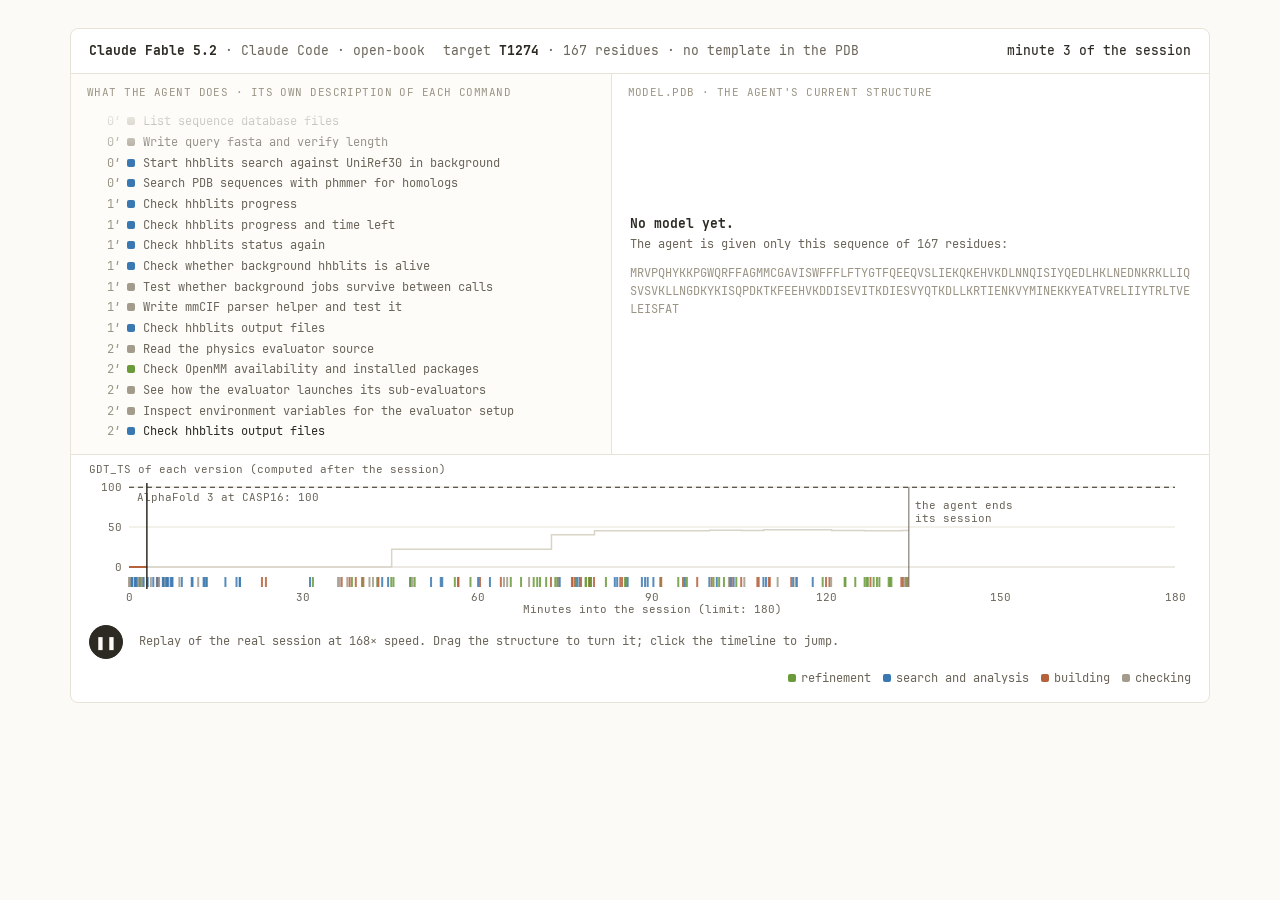
==== commit f95e4e85: "Revert "Project page: CASP12 comparison, article layout, Dream-Protein-Bench" This reverts commit a0" ====
--- a/replay.html
+++ b/replay.html
@@ -4,7 +4,7 @@
 <meta charset="utf-8">
 <meta name="viewport" content="width=device-width, initial-scale=1">
 <meta name="robots" content="noindex">
-<title>Dream-Protein-Bench · replay of a session</title>
+<title>Dream-Fold-Bench · replay of a session</title>
 <link rel="stylesheet" href="css/style.css">
 <style>
   body.capture { width: 1280px; height: 720px; overflow: hidden; background: #fff; }
--- a/css/style.css
+++ b/css/style.css
@@ -1,21 +1,16 @@
-/* Dream-Protein-Bench project page. The look follows the paper's figures: one monospaced face for labels and numbers
+/* Dream-Fold-Bench project page. The look follows the paper's figures: one monospaced face for labels and numbers
    (JetBrains Mono), warm greys for everything that is not data, one colour per agent harness. Light theme only. */
-@font-face { font-family: Roboto; src: url("../fonts/Roboto-Light.ttf") format("truetype"); font-weight: 300; font-display: swap; }
-@font-face { font-family: Roboto; src: url("../fonts/Roboto-Regular.ttf") format("truetype"); font-weight: 400; font-display: swap; }
-@font-face { font-family: Roboto; src: url("../fonts/Roboto-Medium.ttf") format("truetype"); font-weight: 500 600; font-display: swap; }
-@font-face { font-family: Roboto; src: url("../fonts/Roboto-Bold.ttf") format("truetype"); font-weight: 700; font-display: swap; }
 @font-face { font-family: "JetBrains Mono"; src: url("../fonts/JetBrainsMono-Regular.ttf") format("truetype"); font-weight: 400; font-display: swap; }
 @font-face { font-family: "JetBrains Mono"; src: url("../fonts/JetBrainsMono-Medium.ttf") format("truetype"); font-weight: 500; font-display: swap; }
 @font-face { font-family: "JetBrains Mono"; src: url("../fonts/JetBrainsMono-Bold.ttf") format("truetype"); font-weight: 700; font-display: swap; }
 
 :root {
   color-scheme: light;
-  --bg: #FFFFFF; --panel: #F6F7F9; --panel-2: #ECEEF2; --ink: #000000; --ink-2: #1F2328; --muted: #6B7385; --rule: #D9DDE4; --rule-soft: rgba(0, 0, 0, 0.1);
-  --claude: #B5613C; --gemini: #3A78B2; --gpt: #6A9A3A; --ref: #000000; --link: #7125CF; --lede: #D97757;
+  --bg: #FBFAF6; --panel: #F4F0E6; --panel-2: #EEE9DC; --ink: #2D2A23; --ink-2: #4A463D; --muted: #6B655A; --rule: #D9D4C8; --rule-soft: #E8E3D7;
+  --claude: #B5613C; --gemini: #3A78B2; --gpt: #6A9A3A; --ref: #2D2A23;
   --mono: "JetBrains Mono", ui-monospace, SFMono-Regular, Menlo, Consolas, monospace;
-  --sans: Roboto, -apple-system, "Segoe UI", "Helvetica Neue", Arial, sans-serif;
-  --serif: "Source Serif 4", Charter, "Bitstream Charter", Georgia, serif;
-  --max: 860px; --col: 648px;
+  --serif: Charter, "Bitstream Charter", "Iowan Old Style", "Palatino Linotype", Georgia, serif;
+  --max: 1080px;
 }
 * { box-sizing: border-box; }
 html { scroll-behavior: smooth; scroll-padding-top: 64px; }
@@ -24,59 +19,45 @@
 a:hover { text-decoration-color: var(--ink); }
 .wrap { max-width: var(--max); margin: 0 auto; padding: 0 24px; }
 .narrow { max-width: 760px; }
-.mono { font-family: var(--sans); font-size: 0.88em; }
+.mono { font-family: var(--mono); font-size: 0.88em; }
 
 /* ---- top bar */
 .top { position: sticky; top: 0; z-index: 20; background: rgba(251, 250, 246, 0.94); backdrop-filter: blur(6px); border-bottom: 1px solid var(--rule-soft); }
 .top .wrap { display: flex; align-items: center; gap: 24px; height: 52px; }
-.brand { font-family: var(--sans); font-weight: 700; font-size: 14px; letter-spacing: -0.01em; text-decoration: none; white-space: nowrap; }
+.brand { font-family: var(--mono); font-weight: 700; font-size: 14px; letter-spacing: -0.01em; text-decoration: none; white-space: nowrap; }
 .top nav { display: flex; gap: 20px; margin-left: auto; overflow-x: auto; }
-.top nav a { font-family: var(--sans); font-size: 12.5px; color: var(--muted); text-decoration: none; white-space: nowrap; }
+.top nav a { font-family: var(--mono); font-size: 12.5px; color: var(--muted); text-decoration: none; white-space: nowrap; }
 .top nav a:hover { color: var(--ink); }
 
 /* ---- hero */
 .hero { padding: 64px 0 40px; }
-.eyebrow { font-family: var(--sans); font-size: 12.5px; color: var(--muted); letter-spacing: 0.02em; margin: 0 0 14px; }
-h1 { font-family: var(--sans); font-weight: 700; font-size: clamp(34px, 5.4vw, 56px); line-height: 1.05; letter-spacing: -0.03em; margin: 0 0 10px; }
-h1.claim { font-size: clamp(28px, 4.1vw, 44px); line-height: 1.12; letter-spacing: -0.025em; max-width: 940px; margin-bottom: 16px; }
-h1.claim .era { display: block; font-size: 0.5em; letter-spacing: 0; color: var(--muted); font-weight: 500; margin-bottom: 10px; }
-/* the findings in a few sentences, set off by a bar of the page's accent */
-.tldr { max-width: 820px; border-left: 3px solid var(--claude); padding: 2px 0 2px 20px; margin: 0 0 30px; font-size: 18px; }
-.tldr p { margin: 0 0 12px; }
-.tldr p:last-child { margin-bottom: 0; }
-/* the contents, beside the text where the window is wide enough */
-.toc { display: none; }
-@media (min-width: 1500px) {
-  .toc { display: block; position: fixed; top: 120px; left: max(18px, calc(50% - 540px - 200px)); width: 172px; font-family: var(--sans); font-size: 11.5px; line-height: 1.45; z-index: 5; }
-  .toc b { display: block; font-size: 12px; margin-bottom: 8px; }
-  .toc a { display: block; color: var(--muted); text-decoration: none; margin: 0 0 8px; }
-  .toc a:hover { color: var(--ink); }
-}
+.eyebrow { font-family: var(--mono); font-size: 12.5px; color: var(--muted); letter-spacing: 0.02em; margin: 0 0 14px; }
+h1 { font-family: var(--mono); font-weight: 700; font-size: clamp(34px, 5.4vw, 56px); line-height: 1.05; letter-spacing: -0.03em; margin: 0 0 10px; }
 .hero .sub { font-size: clamp(21px, 2.6vw, 28px); line-height: 1.25; color: var(--ink-2); margin: 0 0 22px; font-style: italic; }
 .hero .lead { max-width: 760px; margin: 0 0 26px; font-size: 18px; }
 .buttons { display: flex; flex-wrap: wrap; gap: 10px; margin: 0 0 36px; }
-.btn { font-family: var(--sans); font-size: 13.5px; font-weight: 500; padding: 9px 16px; border: 1px solid var(--ink); border-radius: 4px; text-decoration: none; color: var(--ink); background: transparent; cursor: pointer; }
+.btn { font-family: var(--mono); font-size: 13.5px; font-weight: 500; padding: 9px 16px; border: 1px solid var(--ink); border-radius: 4px; text-decoration: none; color: var(--ink); background: transparent; cursor: pointer; }
 .btn.primary { background: var(--ink); color: var(--bg); }
 .btn:hover { background: var(--ink); color: var(--bg); }
 .btn.primary:hover { background: #000; }
 /* a link that is not there yet: shown, and cannot be clicked */
 .off { opacity: 0.45; cursor: not-allowed; pointer-events: none; user-select: none; }
-.top nav .off { font-family: var(--sans); font-size: 12.5px; color: var(--muted); white-space: nowrap; }
+.top nav .off { font-family: var(--mono); font-size: 12.5px; color: var(--muted); white-space: nowrap; }
 
 .tiles { display: grid; grid-template-columns: repeat(4, 1fr); gap: 12px; margin: 0 0 36px; }
 .tile { background: var(--panel); border-radius: 6px; padding: 16px 18px 14px; }
-.tile .value { font-family: var(--sans); font-weight: 700; font-size: 34px; line-height: 1.1; letter-spacing: -0.02em; }
-.tile .label { font-family: var(--sans); font-size: 12px; color: var(--muted); margin-top: 6px; line-height: 1.45; }
+.tile .value { font-family: var(--mono); font-weight: 700; font-size: 34px; line-height: 1.1; letter-spacing: -0.02em; }
+.tile .label { font-family: var(--mono); font-size: 12px; color: var(--muted); margin-top: 6px; line-height: 1.45; }
 .tile .key { display: inline-block; width: 9px; height: 9px; border-radius: 2px; margin-right: 6px; vertical-align: baseline; }
 
 /* ---- sections */
 section { padding: 56px 0; border-top: 1px solid var(--rule-soft); }
-h2 { font-family: var(--sans); font-weight: 700; font-size: 26px; letter-spacing: -0.02em; margin: 0 0 8px; line-height: 1.2; }
-h3 { font-family: var(--sans); font-weight: 700; font-size: 17px; letter-spacing: -0.01em; margin: 36px 0 8px; }
-.kicker { font-family: var(--sans); font-size: 12px; color: var(--muted); letter-spacing: 0.04em; text-transform: uppercase; margin: 0 0 8px; }
+h2 { font-family: var(--mono); font-weight: 700; font-size: 26px; letter-spacing: -0.02em; margin: 0 0 8px; line-height: 1.2; }
+h3 { font-family: var(--mono); font-weight: 700; font-size: 17px; letter-spacing: -0.01em; margin: 36px 0 8px; }
+.kicker { font-family: var(--mono); font-size: 12px; color: var(--muted); letter-spacing: 0.04em; text-transform: uppercase; margin: 0 0 8px; }
 .intro { max-width: 760px; margin: 0 0 24px; color: var(--ink-2); }
 p { margin: 0 0 14px; }
-.note { font-family: var(--sans); font-size: 12px; color: var(--muted); line-height: 1.55; margin: 10px 0 0; }
+.note { font-family: var(--mono); font-size: 12px; color: var(--muted); line-height: 1.55; margin: 10px 0 0; }
 .note + .note { margin-top: 6px; }
 strong { font-weight: 700; }
 
@@ -84,30 +65,30 @@
 .card { background: #FFFFFF; border: 1px solid var(--rule-soft); border-radius: 8px; padding: 20px 22px; }
 .controls { display: flex; flex-wrap: wrap; gap: 18px; align-items: center; margin: 0 0 14px; }
 .seg { display: inline-flex; border: 1px solid var(--rule); border-radius: 5px; overflow: hidden; background: #fff; }
-.seg button { font-family: var(--sans); font-size: 12.5px; padding: 6px 12px; border: 0; background: transparent; color: var(--muted); cursor: pointer; border-right: 1px solid var(--rule); }
+.seg button { font-family: var(--mono); font-size: 12.5px; padding: 6px 12px; border: 0; background: transparent; color: var(--muted); cursor: pointer; border-right: 1px solid var(--rule); }
 .seg button:last-child { border-right: 0; }
 .seg button[aria-pressed="true"] { background: var(--ink); color: var(--bg); }
 .seg button:focus-visible, .btn:focus-visible, .linkbtn:focus-visible { outline: 2px solid var(--gemini); outline-offset: 2px; }
-.ctl-label { font-family: var(--sans); font-size: 12px; color: var(--muted); margin-right: 8px; }
-.linkbtn { font-family: var(--sans); font-size: 12.5px; color: var(--muted); background: none; border: 0; padding: 0; cursor: pointer; text-decoration: underline; text-decoration-color: var(--rule); text-underline-offset: 3px; }
+.ctl-label { font-family: var(--mono); font-size: 12px; color: var(--muted); margin-right: 8px; }
+.linkbtn { font-family: var(--mono); font-size: 12.5px; color: var(--muted); background: none; border: 0; padding: 0; cursor: pointer; text-decoration: underline; text-decoration-color: var(--rule); text-underline-offset: 3px; }
 .linkbtn:hover { color: var(--ink); }
 
 /* ---- charts */
 .chart { position: relative; width: 100%; }
-.chart svg { display: block; width: 100%; height: auto; overflow: visible; font-family: var(--sans); }
+.chart svg { display: block; width: 100%; height: auto; overflow: visible; font-family: var(--mono); }
 .chart text { fill: var(--muted); font-size: 12px; }
 .chart .name { fill: var(--ink); }
 .chart .value { fill: var(--ink); font-weight: 500; }
 .chart .grid { stroke: var(--rule-soft); stroke-width: 1; }
 .chart .axis { stroke: var(--rule); stroke-width: 1; }
-.legend { display: flex; flex-wrap: wrap; gap: 6px 18px; font-family: var(--sans); font-size: 12px; color: var(--muted); margin: 12px 0 0; }
+.legend { display: flex; flex-wrap: wrap; gap: 6px 18px; font-family: var(--mono); font-size: 12px; color: var(--muted); margin: 12px 0 0; }
 .legend span { display: inline-flex; align-items: center; gap: 6px; white-space: nowrap; }
 .legend i { display: inline-block; width: 12px; height: 12px; border-radius: 2px; }
 .legend i.line { height: 0; width: 18px; border-top: 2px solid; border-radius: 0; }
 .legend i.dash { height: 0; width: 18px; border-top: 2px dashed; border-radius: 0; }
 .legend i.ring { width: 10px; height: 10px; border-radius: 50%; background: #fff; border: 2px solid var(--ink); }
 .legend i.dot { width: 10px; height: 10px; border-radius: 50%; }
-.tip { position: absolute; z-index: 5; pointer-events: none; background: #fff; border: 1px solid var(--rule); border-radius: 6px; box-shadow: 0 4px 16px rgba(45, 42, 35, 0.12); padding: 9px 11px; font-family: var(--sans); font-size: 12px; color: var(--muted); min-width: 150px; max-width: 320px; display: none; }
+.tip { position: absolute; z-index: 5; pointer-events: none; background: #fff; border: 1px solid var(--rule); border-radius: 6px; box-shadow: 0 4px 16px rgba(45, 42, 35, 0.12); padding: 9px 11px; font-family: var(--mono); font-size: 12px; color: var(--muted); min-width: 150px; max-width: 320px; display: none; }
 .tip .t { color: var(--ink); font-weight: 700; margin-bottom: 4px; }
 .tip .row { display: flex; align-items: center; gap: 7px; white-space: nowrap; line-height: 1.6; }
 .tip .row b { color: var(--ink); font-weight: 500; margin-left: auto; padding-left: 14px; }
@@ -116,7 +97,7 @@
 
 /* ---- tables */
 .tablewrap { overflow-x: auto; }
-table.data { border-collapse: collapse; width: 100%; font-family: var(--sans); font-size: 12.5px; }
+table.data { border-collapse: collapse; width: 100%; font-family: var(--mono); font-size: 12.5px; }
 table.data th { text-align: right; font-weight: 500; color: var(--muted); padding: 7px 10px; border-bottom: 1px solid var(--rule); white-space: nowrap; }
 table.data th.l, table.data td.l { text-align: left; }
 table.data th.c { text-align: center; }
@@ -131,9 +112,9 @@
 .hidden { display: none !important; }
 
 /* ---- workflow */
-.flow { display: grid; grid-template-columns: 1.5fr auto 0.9fr auto 1fr auto 1.2fr; gap: 10px; align-items: center; margin: 8px 0 8px; font-family: var(--sans); font-size: 12.5px; }
+.flow { display: grid; grid-template-columns: 1.5fr auto 0.9fr auto 1fr auto 1.2fr; gap: 10px; align-items: center; margin: 8px 0 8px; font-family: var(--mono); font-size: 12.5px; }
 .flow .box { background: var(--panel); border-radius: 6px; padding: 14px 16px; }
-.flow .box h4 { font-family: var(--sans); font-size: 13px; margin: 0 0 8px; }
+.flow .box h4 { font-family: var(--mono); font-size: 13px; margin: 0 0 8px; }
 .flow .box .g { font-weight: 700; margin: 8px 0 2px; font-size: 11.5px; color: var(--ink-2); }
 .flow .box ul { margin: 0; padding-left: 16px; color: var(--ink-2); }
 .flow .arrow { color: var(--muted); font-size: 18px; text-align: center; }
@@ -143,18 +124,18 @@
 .grid3 { display: grid; grid-template-columns: repeat(3, 1fr); gap: 14px; margin-top: 22px; }
 .grid2 { display: grid; grid-template-columns: repeat(2, 1fr); gap: 14px; }
 .cell { background: var(--panel); border-radius: 6px; padding: 16px 18px; font-size: 15.5px; line-height: 1.55; }
-.cell h4 { font-family: var(--sans); font-size: 13.5px; margin: 0 0 6px; }
+.cell h4 { font-family: var(--mono); font-size: 13.5px; margin: 0 0 6px; }
 .cell p:last-child { margin-bottom: 0; }
 .cell ul { margin: 0; padding-left: 18px; }
 .twocol { display: grid; grid-template-columns: 1fr 1fr; gap: 14px; margin-top: 14px; }
 .setting { border-radius: 6px; padding: 16px 18px; font-size: 15.5px; border: 1px solid var(--rule); background: #fff; }
-.setting h4 { font-family: var(--sans); font-size: 14px; margin: 0 0 6px; }
-.setting .tag { font-family: var(--sans); font-size: 11.5px; color: var(--muted); }
+.setting h4 { font-family: var(--mono); font-size: 14px; margin: 0 0 6px; }
+.setting .tag { font-family: var(--mono); font-size: 11.5px; color: var(--muted); }
 /* what the agent has and has not */
 .toolbox { margin-top: 26px; background: #fff; border: 1px solid var(--rule-soft); border-radius: 8px; padding: 6px 22px 18px; }
 .toolbox h3 { margin-top: 18px; }
 .toolbox > p { max-width: 820px; }
-.toolbox h4 { font-family: var(--sans); font-size: 13.5px; margin: 0 0 8px; }
+.toolbox h4 { font-family: var(--mono); font-size: 13.5px; margin: 0 0 8px; }
 .toolbox ul { margin: 0; padding-left: 18px; font-size: 15.5px; line-height: 1.55; }
 .toolbox li { margin: 0 0 6px; }
 .toolbox .have, .toolbox .havenot { border-radius: 6px; padding: 16px 18px; }
@@ -162,10 +143,10 @@
 .toolbox .havenot { background: #F6E6DF; }
 /* what one replayed session used */
 .used { margin-top: 14px; background: var(--panel); border-radius: 8px; padding: 16px 20px; font-size: 15.5px; }
-.used h4 { font-family: var(--sans); font-size: 13.5px; margin: 0 0 10px; }
+.used h4 { font-family: var(--mono); font-size: 13.5px; margin: 0 0 10px; }
 .used .row { display: flex; flex-wrap: wrap; gap: 8px; align-items: center; margin: 0 0 10px; }
-.used .lab { font-family: var(--sans); font-size: 12px; color: var(--muted); margin-right: 4px; }
-.used .chip { font-family: var(--sans); font-size: 12px; background: #fff; border: 1px solid var(--rule); border-radius: 4px; padding: 3px 8px; white-space: nowrap; }
+.used .lab { font-family: var(--mono); font-size: 12px; color: var(--muted); margin-right: 4px; }
+.used .chip { font-family: var(--mono); font-size: 12px; background: #fff; border: 1px solid var(--rule); border-radius: 4px; padding: 3px 8px; white-space: nowrap; }
 .used .chip b { font-weight: 700; }
 .used .chip.own { border-color: transparent; background: #EEE9DC; }
 .used .chip.zero { color: var(--muted); }
@@ -176,10 +157,10 @@
 .visual .vtext { max-width: 820px; }
 .visual figure { margin: 10px 0 0; }
 .visual img { display: block; width: 100%; height: auto; border: 1px solid var(--rule-soft); border-radius: 4px; background: #fff; }
-.visual figcaption { font-family: var(--sans); font-size: 12px; color: var(--muted); line-height: 1.55; margin-top: 8px; }
+.visual figcaption { font-family: var(--mono); font-size: 12px; color: var(--muted); line-height: 1.55; margin-top: 8px; }
 details { margin-top: 18px; }
-details summary { font-family: var(--sans); font-size: 13px; cursor: pointer; color: var(--ink-2); }
-pre.task { font-family: var(--sans); font-size: 12px; line-height: 1.55; background: var(--panel); border-radius: 6px; padding: 18px 20px; white-space: pre-wrap; overflow-x: auto; margin: 12px 0 0; }
+details summary { font-family: var(--mono); font-size: 13px; cursor: pointer; color: var(--ink-2); }
+pre.task { font-family: var(--mono); font-size: 12px; line-height: 1.55; background: var(--panel); border-radius: 6px; padding: 18px 20px; white-space: pre-wrap; overflow-x: auto; margin: 12px 0 0; }
 
 /* ---- findings */
 .finding { display: grid; grid-template-columns: minmax(0, 1fr); gap: 16px; margin: 0 0 56px; }
@@ -187,13 +168,13 @@
 .finding .text { max-width: 760px; }
 .classes { display: grid; grid-template-columns: repeat(4, 1fr); gap: 10px; margin: 6px 0 18px; }
 .classes .c { background: var(--panel); border-radius: 6px; padding: 12px 14px; font-size: 14px; line-height: 1.45; }
-.classes .c b { font-family: var(--sans); font-size: 12.5px; display: block; margin-bottom: 4px; }
-.classes .c span { font-family: var(--sans); font-size: 11.5px; color: var(--muted); display: block; margin-top: 6px; }
+.classes .c b { font-family: var(--mono); font-size: 12.5px; display: block; margin-bottom: 4px; }
+.classes .c span { font-family: var(--mono); font-size: 11.5px; color: var(--muted); display: block; margin-top: 6px; }
 .panels { display: grid; grid-template-columns: 1fr 1fr; gap: 18px; }
-.panels h4 { font-family: var(--sans); font-size: 13px; margin: 0 0 6px; font-weight: 500; }
+.panels h4 { font-family: var(--mono); font-size: 13px; margin: 0 0 6px; font-weight: 500; }
 
 /* heat table of the targets */
-table.heat { border-collapse: separate; border-spacing: 2px; font-family: var(--sans); font-size: 10.5px; margin: 0 auto; }
+table.heat { border-collapse: separate; border-spacing: 2px; font-family: var(--mono); font-size: 10.5px; margin: 0 auto; }
 table.heat th { font-weight: 500; color: var(--muted); padding: 2px 3px; white-space: nowrap; }
 table.heat th.rot { height: 88px; position: relative; padding: 0; }
 table.heat th.rot div { position: absolute; left: 50%; bottom: 6px; transform: rotate(-50deg); transform-origin: 0 100%; white-space: nowrap; color: var(--ink-2); }
@@ -204,13 +185,13 @@
 
 /* ---- replay */
 .replay { background: #FFFFFF; border: 1px solid var(--rule-soft); border-radius: 8px; overflow: hidden; }
-.replay .bar { display: flex; flex-wrap: wrap; align-items: baseline; gap: 6px 18px; padding: 12px 18px; border-bottom: 1px solid var(--rule-soft); font-family: var(--sans); font-size: 12.5px; color: var(--muted); }
+.replay .bar { display: flex; flex-wrap: wrap; align-items: baseline; gap: 6px 18px; padding: 12px 18px; border-bottom: 1px solid var(--rule-soft); font-family: var(--mono); font-size: 12.5px; color: var(--muted); }
 .replay .bar b { color: var(--ink); font-weight: 700; }
 .replay .bar .clock { margin-left: auto; color: var(--ink); font-weight: 500; font-variant-numeric: tabular-nums; }
 .replay .stage { display: grid; grid-template-columns: minmax(0, 0.95fr) minmax(0, 1.05fr); }
 .replay .log { border-right: 1px solid var(--rule-soft); height: 380px; overflow: hidden; position: relative; background: #FDFCF9; }
 .replay .log .lines { position: absolute; left: 0; right: 0; bottom: 0; padding: 10px 16px 12px; }
-.replay .log .ln { font-family: var(--sans); font-size: 11.5px; line-height: 1.45; color: var(--muted); display: grid; grid-template-columns: 34px 10px 1fr; gap: 6px; padding: 2px 0; }
+.replay .log .ln { font-family: var(--mono); font-size: 11.5px; line-height: 1.45; color: var(--muted); display: grid; grid-template-columns: 34px 10px 1fr; gap: 6px; padding: 2px 0; }
 .replay .log .ln .m { color: #9A9485; text-align: right; font-variant-numeric: tabular-nums; }
 .replay .log .ln .k { width: 8px; height: 8px; border-radius: 2px; margin-top: 4px; }
 .replay .log .ln .x { overflow: hidden; text-overflow: ellipsis; display: -webkit-box; -webkit-line-clamp: 2; -webkit-box-orient: vertical; }
@@ -218,40 +199,40 @@
 .replay .log .ln.ver { color: var(--ink); font-weight: 500; }
 .replay .log .ln.ver .k { border-radius: 50%; background: var(--ink) !important; }
 .replay .log .fade { position: absolute; top: 30px; left: 0; right: 0; height: 56px; z-index: 2; background: linear-gradient(#FDFCF9, rgba(253, 252, 249, 0)); pointer-events: none; }
-.replay .log .head, .replay .view .head { position: absolute; top: 0; left: 0; right: 0; padding: 10px 16px 8px; font-family: var(--sans); font-size: 11px; letter-spacing: 0.04em; text-transform: uppercase; color: #9A9485; z-index: 3; }
+.replay .log .head, .replay .view .head { position: absolute; top: 0; left: 0; right: 0; padding: 10px 16px 8px; font-family: var(--mono); font-size: 11px; letter-spacing: 0.04em; text-transform: uppercase; color: #9A9485; z-index: 3; }
 .replay .log .head { background: #FDFCF9; }
 .replay .view { position: relative; height: 380px; }
 .replay .view canvas { width: 100%; height: 100%; display: block; cursor: grab; touch-action: none; }
 .replay .view canvas:active { cursor: grabbing; }
 .replay .view img.frame { position: absolute; inset: 0; width: 100%; height: 100%; object-fit: contain; display: none; }
-.replay .view .badge { position: absolute; top: 30px; right: 12px; text-align: right; font-family: var(--sans); z-index: 2; background: rgba(255, 255, 255, 0.84); padding: 4px 6px; border-radius: 4px; }
+.replay .view .badge { position: absolute; top: 30px; right: 12px; text-align: right; font-family: var(--mono); z-index: 2; background: rgba(255, 255, 255, 0.84); padding: 4px 6px; border-radius: 4px; }
 .replay .view .badge .big { font-size: 30px; font-weight: 700; color: var(--ink); line-height: 1; font-variant-numeric: tabular-nums; }
 .replay .view .badge .small { font-size: 11px; color: var(--muted); margin-top: 4px; line-height: 1.4; }
-.replay .view .key { position: absolute; left: 10px; bottom: 6px; right: 10px; background: rgba(255, 255, 255, 0.84); padding: 4px 6px; border-radius: 4px; font-family: var(--sans); font-size: 11px; color: var(--muted); display: flex; flex-wrap: wrap; gap: 4px 14px; align-items: center; z-index: 2; }
+.replay .view .key { position: absolute; left: 10px; bottom: 6px; right: 10px; background: rgba(255, 255, 255, 0.84); padding: 4px 6px; border-radius: 4px; font-family: var(--mono); font-size: 11px; color: var(--muted); display: flex; flex-wrap: wrap; gap: 4px 14px; align-items: center; z-index: 2; }
 .replay .view .key i { display: inline-block; width: 16px; height: 6px; border-radius: 2px; margin-right: 5px; vertical-align: middle; }
-.replay .view .empty { position: absolute; inset: 44px 18px 40px; display: flex; flex-direction: column; justify-content: center; font-family: var(--sans); color: var(--muted); font-size: 12px; z-index: 1; }
+.replay .view .empty { position: absolute; inset: 44px 18px 40px; display: flex; flex-direction: column; justify-content: center; font-family: var(--mono); color: var(--muted); font-size: 12px; z-index: 1; }
 .replay .view .empty .seq { word-break: break-all; line-height: 1.55; color: #9A9485; font-size: 11.5px; margin-top: 10px; max-height: 190px; overflow: hidden; }
 .replay .view .empty b { color: var(--ink); font-size: 13px; }
 .replay .timeline { border-top: 1px solid var(--rule-soft); padding: 8px 18px 4px; }
-.replay .timeline svg { display: block; width: 100%; height: auto; font-family: var(--sans); cursor: pointer; overflow: visible; }
+.replay .timeline svg { display: block; width: 100%; height: auto; font-family: var(--mono); cursor: pointer; overflow: visible; }
 .replay .timeline text { font-size: 11px; fill: var(--muted); }
-.replay .foot { display: flex; flex-wrap: wrap; align-items: center; gap: 10px 16px; padding: 8px 18px 14px; font-family: var(--sans); font-size: 12px; color: var(--muted); }
+.replay .foot { display: flex; flex-wrap: wrap; align-items: center; gap: 10px 16px; padding: 8px 18px 14px; font-family: var(--mono); font-size: 12px; color: var(--muted); }
 .replay .foot .play { width: 34px; height: 34px; border-radius: 50%; border: 1px solid var(--ink); background: var(--ink); color: var(--bg); cursor: pointer; font-size: 13px; line-height: 1; display: inline-flex; align-items: center; justify-content: center; }
 .replay .foot .spacer { margin-left: auto; }
 .replay.capture { border: 0; border-radius: 0; }
 .replay.capture .foot { display: none; }
 .report { margin-top: 14px; }
-.report pre { font-family: var(--sans); font-size: 12px; line-height: 1.55; background: var(--panel); border-radius: 6px; padding: 16px 18px; white-space: pre-wrap; margin: 10px 0 0; max-height: 420px; overflow: auto; }
+.report pre { font-family: var(--mono); font-size: 12px; line-height: 1.55; background: var(--panel); border-radius: 6px; padding: 16px 18px; white-space: pre-wrap; margin: 10px 0 0; max-height: 420px; overflow: auto; }
 
 /* ---- video */
 .video { background: #fff; border: 1px solid var(--rule-soft); border-radius: 8px; overflow: hidden; }
 .video video { display: block; width: 100%; height: auto; background: #fff; }
-.video .cap { font-family: var(--sans); font-size: 12px; color: var(--muted); padding: 10px 16px 12px; border-top: 1px solid var(--rule-soft); line-height: 1.5; }
+.video .cap { font-family: var(--mono); font-size: 12px; color: var(--muted); padding: 10px 16px 12px; border-top: 1px solid var(--rule-soft); line-height: 1.5; }
 
 .cite { position: relative; max-width: 820px; }
-.cite pre { font-family: var(--sans); font-size: 12.5px; line-height: 1.6; background: var(--panel); border-radius: 6px; padding: 16px 18px; margin: 0; overflow-x: auto; }
+.cite pre { font-family: var(--mono); font-size: 12.5px; line-height: 1.6; background: var(--panel); border-radius: 6px; padding: 16px 18px; margin: 0; overflow-x: auto; }
 .cite .linkbtn { position: absolute; top: 10px; right: 14px; }
-footer { border-top: 1px solid var(--rule-soft); padding: 28px 0 48px; font-family: var(--sans); font-size: 12px; color: var(--muted); line-height: 1.6; }
+footer { border-top: 1px solid var(--rule-soft); padding: 28px 0 48px; font-family: var(--mono); font-size: 12px; color: var(--muted); line-height: 1.6; }
 
 @media (max-width: 860px) {
   .tiles { grid-template-columns: repeat(2, 1fr); }
@@ -264,232 +245,3 @@
   .replay .view { height: 320px; }
   .top nav { gap: 14px; }
 }
-
-
-/* =====================================================================================================================
-   The article layout (2026-11-27): a white page, one narrow column of text (648px) with figures wider than it (860px),
-   Roboto for headings, labels and figures, a serif for the text, the contents beside the opening.
-   These rules come last and replace the earlier look where the two differ.
-   ===================================================================================================================== */
-body { background: #fff; color: #000; font-family: var(--serif); font-size: 17px; line-height: 1.55; }
-a { color: var(--link); text-decoration: none; border-bottom: 1px dotted var(--link); }
-a:hover { border-bottom-style: solid; }
-.mono, pre.task, .cite pre, .report pre, .replay .log .ln, .used .chip.own, .replay .view .empty .seq { font-family: var(--mono); }
-.col { max-width: var(--col); margin: 0 auto; padding: 0 20px; }
-.wrap { max-width: calc(var(--max) + 40px); padding: 0 20px; }
-
-/* the bar at the top */
-.top { background: #fff; border-bottom: 1px solid var(--rule-soft); backdrop-filter: none; }
-.top .wrap { max-width: 1010px; height: 56px; }
-.brand { font-family: var(--sans); font-weight: 400; font-size: 20px; letter-spacing: 0; border: 0; color: #000; }
-.top nav a, .top nav .off { font-family: var(--sans); font-size: 16px; font-weight: 300; color: #000; border: 0; }
-.top nav a:hover { color: var(--link); }
-
-/* the title, the byline */
-.title { padding: 64px 0 24px; }
-.title h1 { font-family: var(--sans); font-weight: 600; font-size: 34px; line-height: 1.18; letter-spacing: 0; margin: 0 0 12px; max-width: none; }
-.title h1 { font-size: 44px; line-height: 1.1; }                       /* the slogan leads; the finding stands under it */
-.title h1 .claimline { display: block; font-size: 24px; font-weight: 500; line-height: 1.25; margin: 14px 0 4px; }
-@media (max-width: 860px) { .title h1 { font-size: 34px; } .title h1 .claimline { font-size: 20px; } }
-.title .sub { font-family: var(--sans); font-size: 18px; font-weight: 300; line-height: 1.55; font-style: normal; color: #000; margin: 0; }
-.byline { border-top: 1px solid var(--rule-soft); border-bottom: 1px solid var(--rule-soft); padding: 24px 0; font-family: var(--sans); font-size: 12.8px; font-weight: 300; line-height: 1.8; }
-.byline .col { display: flex; flex-wrap: wrap; gap: 8px 32px; align-items: flex-start; }
-.byline h3 { font-family: var(--sans); font-size: 9.6px; font-weight: 400; text-transform: uppercase; letter-spacing: 0.02em; margin: 0; }
-.byline p { margin: 0; }
-.byline p.author { font-weight: 500; }
-.byline .links { margin-left: auto; display: flex; gap: 8px; align-items: center; }
-.btn { font-family: var(--sans); font-size: 13px; font-weight: 500; padding: 6px 12px; border: 1px solid var(--rule); border-radius: 6px; color: #000; background: #fff; }
-.btn:hover { background: var(--panel); color: #000; border-bottom-style: solid; }
-.btn.primary { background: #000; color: #fff; border-color: #000; }
-
-/* the opening: the contents beside the summary */
-.article-top { position: relative; padding: 32px 0 8px; }
-.toc { display: none; }
-@media (min-width: 1240px) {
-  .toc { display: block; position: absolute; top: 32px; left: max(24px, calc(50% - 324px - 250px)); width: 200px; padding-right: 20px; border-right: 1px solid var(--rule-soft);
-         font-family: var(--sans); z-index: 2; }
-  .toc h3 { font-family: var(--sans); font-size: 19px; font-weight: 600; margin: 0 0 16px; }
-  .toc a { display: block; font-size: 13px; font-weight: 700; line-height: 1.4; color: var(--link); border: 0; margin: 0 0 10px; }
-  .toc a:hover { text-decoration: underline; }
-}
-.tldr { max-width: none; border-left: 3px solid var(--lede); padding: 2px 0 2px 16px; margin: 4px 0 32px; font-size: 17px; }
-.update { background: var(--panel); border: 1px solid var(--rule); border-radius: 8px; padding: 13px 18px 3px; margin: 0 0 32px; font-size: 15.2px; }
-.update p { margin: 0 0 6px; }
-.update ul { margin: 0 0 10px; padding-left: 18px; }
-.update li { margin: 0 0 6px; }
-.tiles { max-width: var(--max); margin: 0 auto 8px; padding: 0 20px; }
-.tile { background: var(--panel); border: 1px solid var(--rule); border-radius: 8px; }
-.tile .value { font-family: var(--sans); font-weight: 700; font-size: 30px; letter-spacing: 0; }
-.tile .label { font-family: var(--sans); font-size: 12.5px; font-weight: 400; color: var(--muted); }
-
-/* sections: no rule between them; the heading carries a hairline, as the text column's own heading */
-section { border-top: 0; padding: 20px 0 12px; }
-section > .wrap > .kicker, section > .wrap > h2, section > .wrap > h3, section > .wrap > p, section > .wrap > details, section > .wrap > .controls,
-.finding > .text, .finding > p.note, section > .wrap > .buttons, section > .wrap > .cite, .visual .vtext, .toolbox > p, .toolbox > h3 {
-  max-width: var(--col); margin-left: auto; margin-right: auto; }
-.finding > .text { width: 100%; }
-.kicker { font-family: var(--sans); font-size: 11px; font-weight: 500; letter-spacing: 0.06em; color: var(--muted); margin-bottom: 6px; }
-h2 { font-family: var(--sans); font-weight: 600; font-size: 26px; line-height: 1.25; letter-spacing: 0; padding-bottom: 16px; border-bottom: 1px solid var(--rule-soft); margin-top: 20px; margin-bottom: 16px; }
-h3 { font-family: var(--sans); font-weight: 600; font-size: 19px; letter-spacing: 0; margin-top: 32px; }
-.intro { color: #000; margin-bottom: 20px; }
-.note, .video .cap, .visual figcaption { font-family: var(--sans); font-size: 13.3px; font-weight: 300; color: var(--muted); line-height: 1.45; }
-.finding { margin-bottom: 36px; gap: 12px; }
-
-/* figures: no frame around them */
-.card { background: none; border: 0; border-radius: 0; padding: 0; margin: 12px 0 4px; }
-.chart text { font-size: 12.5px; }
-.chart .name { fill: #000; }
-.chart .value { fill: #000; font-weight: 600; }
-.legend, .ctl-label, .seg button, .linkbtn, table.data, table.heat, .tip { font-family: var(--sans); }
-.legend { font-size: 12.5px; }
-.seg { border-radius: 6px; }
-.seg button { font-size: 13px; }
-.seg button[aria-pressed="true"] { background: #000; color: #fff; }
-.linkbtn { color: var(--link); text-decoration: none; border-bottom: 1px dotted var(--link); font-size: 13px; }
-table.data { font-size: 13.3px; }
-table.data th { font-weight: 500; }
-table.heat { font-size: 11px; }
-.tip { font-size: 12.5px; border-radius: 6px; }
-
-/* the boxes of the benchmark section and of the replay, in the page's greys */
-.flow, .flow .box h4, .cell h4, .setting h4, .setting .tag, .toolbox h4, .classes .c b, .classes .c span, .panels h4, details summary, .used h4, .used .lab, .used .chip { font-family: var(--sans); }
-.flow { font-size: 13.5px; }
-.flow .box, .cell, .classes .c, .used { background: var(--panel); border: 1px solid var(--rule); border-radius: 8px; }
-.setting, .toolbox, .visual, .replay, .video { border-color: var(--rule); border-radius: 8px; }
-.cell, .setting, .toolbox ul, .classes .c { font-size: 15.2px; }
-.replay .bar, .replay .foot, .replay .log .head, .replay .view .head, .replay .view .badge, .replay .view .key, .replay .timeline svg { font-family: var(--sans); }
-.replay .log, .replay .log .head { background: #FAFBFC; }
-.replay .log .fade { background: linear-gradient(#FAFBFC, rgba(250, 251, 252, 0)); }
-.replay .log .ln { font-size: 11.5px; }
-.cite pre, pre.task, .report pre { background: var(--panel); border: 1px solid var(--rule); border-radius: 8px; }
-h1.claim { font-family: var(--sans); }
-
-@media (max-width: 860px) {
-  .byline .links { margin-left: 0; }
-  .title { padding-top: 40px; }
-  .title h1 { font-size: 28px; }
-}
-
-/* the Method section: the two lists without the box around them */
-.toolbox.plain { border: 0; background: none; padding: 0; margin: 18px 0 20px; }
-#method .flow { margin-bottom: 26px; }
-#method .twocol { margin-bottom: 18px; }
-
-/* Benchmark Approach: what a session has, as one small table */
-table.rules { border-collapse: collapse; width: 100%; max-width: var(--col); margin: 16px auto 22px; font-family: var(--sans); font-size: 14px; line-height: 1.45; }
-table.rules th { font-weight: 600; font-size: 13px; padding: 6px 10px; border-bottom: 1px solid var(--rule); text-align: center; white-space: nowrap; }
-table.rules td { padding: 7px 10px; border-bottom: 1px solid var(--rule-soft); text-align: center; width: 92px; font-size: 15px; }
-table.rules td.l { text-align: left; width: auto; font-size: 14px; padding-left: 0; }
-table.rules td.y { color: #3F7D3A; }
-table.rules td.n { color: #B5482F; }
-table.rules tr.sep td { border-top: 1px solid var(--rule); }
-#method .flow { margin-top: 22px; }
-/* Benchmark Approach: the flow figure at the width of the text, with smaller type */
-#method .flow { max-width: 700px; margin: 20px auto 24px; font-size: 12px; gap: 8px; line-height: 1.5; }
-#method .flow .box { padding: 10px 12px; }
-#method .flow .box h4 { font-size: 12.5px; margin-bottom: 5px; }
-#method .flow .box .g { font-size: 10.5px; margin: 6px 0 1px; }
-#method .flow .box ul { padding-left: 14px; }
-#method .flow .arrow { font-size: 15px; }
-/* CASP12 section: charts and the table at about the width of the text */
-
-/* CASP12: one figure of three panels */
-.fig3 { margin: 26px 0 22px; }
-.fig3 .panels3 { display: grid; grid-template-columns: minmax(0, 1.3fr) minmax(0, 1fr); gap: 26px 30px; align-items: start; }
-.fig3 .p.key { align-self: center; padding: 0 4px 0 22px; }
-.fig3 .key .legend { flex-direction: column; align-items: flex-start; gap: 7px; margin: 0 0 14px; }
-.fig3 .cap { font-family: var(--sans); font-size: 13px; font-weight: 300; color: var(--muted); line-height: 1.5; }
-.fig3 .cap b { font-weight: 600; color: var(--ink-2); }
-.fig3 .p { min-width: 0; overflow: hidden; }
-.fig3 h4 { font-family: var(--sans); font-size: 13.5px; font-weight: 600; line-height: 1.3; margin: 0 0 6px; min-height: 18px; text-align: left; }
-.fig3 h4 span { display: inline-block; font-weight: 700; margin-right: 7px; }
-.fig3 .controls { margin: 6px 0 0; justify-content: center; }
-.fig3 .seg button { font-size: 11.5px; padding: 4px 9px; }
-
-.fig3 figcaption { font-family: var(--sans); font-size: 13.3px; font-weight: 300; color: var(--muted); line-height: 1.45; max-width: var(--col); margin: 12px auto 0; }
-.fig3 figcaption b { font-weight: 600; color: var(--ink-2); }
-.fig3 .tablewrap { margin-top: 14px; }
-@media (max-width: 760px) { .fig3 .panels3 { grid-template-columns: 1fr; } .fig3 h4 { min-height: 0; } }
-
-/* a list of findings in the text column */
-ul.points { max-width: var(--col); margin: 0 auto 18px; padding-left: 22px; font-size: 17px; line-height: 1.55; }
-ul.points li { margin: 0 0 7px; }
-p.lead-in { margin-bottom: 6px; }
-
-/* the video under the title */
-.hero { margin: 32px 0 0; padding: 0; border: 0; background: none; }
-.hero .video { margin-top: 0; margin-bottom: 0; }
-/* More details of the benchmark: everything at the width of the text */
-#benchmark .grid3 { max-width: var(--col); margin-left: auto; margin-right: auto; grid-template-columns: repeat(2, minmax(0, 1fr)); }
-#benchmark .visual { max-width: var(--col); margin-left: auto; margin-right: auto; box-sizing: border-box; }
-#benchmark details { max-width: var(--col); margin-left: auto; margin-right: auto; }
-#benchmark pre.task { max-width: 100%; overflow-x: auto; box-sizing: border-box; }
-@media (max-width: 760px) { #benchmark .grid3 { grid-template-columns: 1fr; } }
-
-/* CASP16: the four-part figure and the folded details under it */
-.fig3 .panels3.even { grid-template-columns: minmax(0, 1.08fr) minmax(0, 1fr); }
-.fig4 .p.key { align-self: start; padding-top: 26px; }
-details.more { max-width: none; margin: 10px 0 0; border-top: 1px solid var(--rule-soft); padding-top: 10px; }
-details.more summary { font-size: 14px; font-weight: 500; color: var(--ink); max-width: var(--col); margin: 0 auto; }
-details.more .text, details.more > p.note { max-width: var(--col); margin-left: auto; margin-right: auto; }
-details.more .text p { margin-top: 12px; }
-details.more .tablewrap { margin: 12px 0 6px; }
-/* CASP16: the leaderboard at the width of the text */
-#leaderboard > .wrap > .card { max-width: var(--col); margin-left: auto; margin-right: auto; }
-details.more table.data { font-size: 12px; }
-details.more table.data th, details.more table.data td { padding: 5px 5px; }
-details.more table.data th.wrap { max-width: 70px; }
-details.more table.data .sw { margin-right: 5px; }
-details.more .classes { max-width: var(--col); margin: 10px auto; }
-details.more table.data th { white-space: normal; line-height: 1.25; vertical-align: bottom; }
-details.more table.data th, details.more table.data td { padding: 5px 4px; }
-details.more .controls { max-width: var(--col); margin: 10px auto 8px; }
-details.more table.heat { font-size: 10px; }
-details.more table.heat td { width: auto; min-width: 30px; }
-/* the citation box: long lines wrap instead of running out of the box */
-#cite-text { white-space: pre-wrap; overflow-wrap: anywhere; font-size: 12.5px; }
-
-/* CASP16: the two-part figure with its key and caption underneath */
-.fig4 > .legend { justify-content: center; margin: 14px 0 0; }
-.fig4 > .cap { max-width: var(--col); margin: 10px auto 0; }
-details.more > .chart, details.more > .legend { max-width: var(--col); margin-left: auto; margin-right: auto; }
-
-/* CASP16: leaderboard and template panel side by side; the key in the fourth cell */
-.fig4 .controls { gap: 8px; flex-wrap: wrap; }
-.fig4 .key .legend + .legend { margin-top: -6px; }
-.fig4 .p.key { padding-top: 24px; }
-
-/* More details of the benchmark, folded inside Benchmark Approach */
-#benchmark .grid3 { margin-top: 12px; }
-#benchmark > details { margin-top: 14px; }
-/* the page top: the contents column always has room; the four numbers at the width of the text */
-@media (min-width: 1100px) { .article-top { min-height: 330px; } }
-.tiles { max-width: var(--col); padding: 0; margin: 0 auto 8px; gap: 10px; }
-.tile { padding: 13px 13px 12px; }
-.tile .value { font-size: 26px; }
-.tile .label { font-size: 11.8px; }
-@media (max-width: 700px) { .tiles { padding: 0 20px; } }
-/* the title is one title: both lines in the same type */
-.title h1 { font-size: 36px; line-height: 1.2; }
-.title h1 .claimline { display: block; font-size: inherit; font-weight: inherit; line-height: inherit; margin: 0; }
-@media (max-width: 860px) { .title h1 { font-size: 28px; } .title h1 .claimline { font-size: inherit; } }
-
-/* a figure whose key and caption stand under the panels */
-.fig3 > .legend { justify-content: center; margin: 14px 0 0; }
-.fig3 > .cap { font-family: var(--sans); font-size: 13.3px; font-weight: 300; color: var(--muted); line-height: 1.45; max-width: var(--col); margin: 10px auto 0; }
-.fig3 > .cap b { font-weight: 600; color: var(--ink-2); }
-
-/* the figure's key above its panels, its caption and links under them */
-.fig3 > .legend.keyrow { justify-content: center; gap: 6px 26px; margin: 0 0 16px; font-size: 13px; color: var(--ink-2); }
-.fig3 > .cap { font-size: 13.5px; font-weight: 400; line-height: 1.6; color: #5B6170; margin-top: 16px; }
-.fig3 > .cap b { font-weight: 700; color: var(--ink); margin-right: 1px; }
-.fig3 > .figlinks { max-width: var(--col); margin: 6px auto 0; font-family: var(--sans); }
-
-/* a panel or a folded block that a link in the findings points to */
-.fig3 .p:target h4, details.more:target > summary { background: #FFF3D6; }
-/* narrow screens: every figure's panels in one column */
-@media (max-width: 760px) {
-  .fig3 .panels3, .fig3 .panels3.even { grid-template-columns: minmax(0, 1fr); }
-  .fig3 .p.key, .fig4 .p.key { padding: 0; }
-  .fig3 h4 { min-height: 0; }
-}
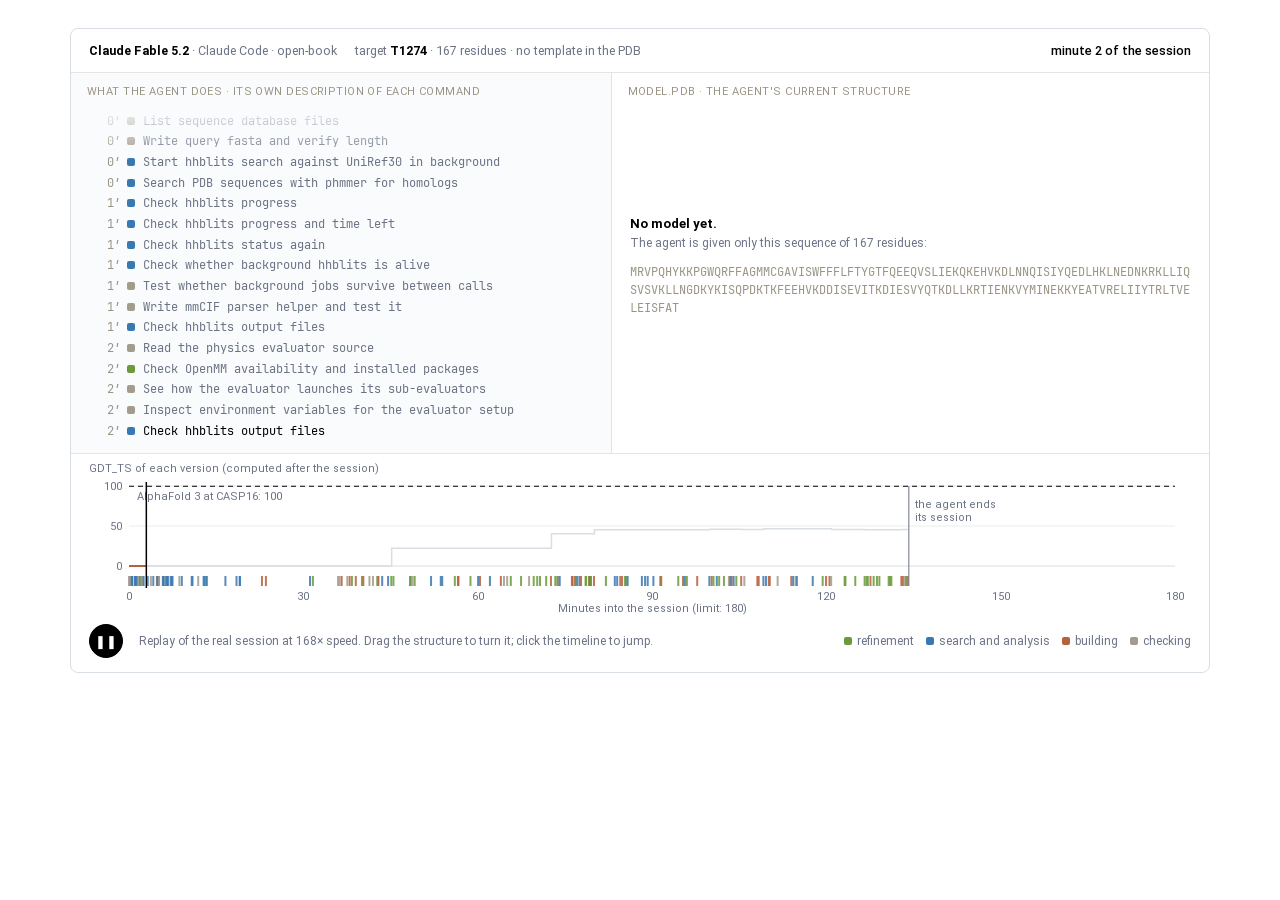
==== commit e255fd9d: "Project page: CASP12 comparison, article layout, Dream-Protein-Bench; versioned style sheet and scri" ====
--- a/replay.html
+++ b/replay.html
@@ -4,8 +4,8 @@
 <meta charset="utf-8">
 <meta name="viewport" content="width=device-width, initial-scale=1">
 <meta name="robots" content="noindex">
-<title>Dream-Fold-Bench · replay of a session</title>
-<link rel="stylesheet" href="css/style.css">
+<title>Dream-Protein-Bench · replay of a session</title>
+<link rel="stylesheet" href="css/style.css?v=25f2cddd">
 <style>
   body.capture { width: 1280px; height: 720px; overflow: hidden; background: #fff; }
   body.capture .replay .log, body.capture .replay .view { height: 488px; }
--- a/css/style.css
+++ b/css/style.css
@@ -1,16 +1,21 @@
-/* Dream-Fold-Bench project page. The look follows the paper's figures: one monospaced face for labels and numbers
+/* Dream-Protein-Bench project page. The look follows the paper's figures: one monospaced face for labels and numbers
    (JetBrains Mono), warm greys for everything that is not data, one colour per agent harness. Light theme only. */
+@font-face { font-family: Roboto; src: url("../fonts/Roboto-Light.ttf") format("truetype"); font-weight: 300; font-display: swap; }
+@font-face { font-family: Roboto; src: url("../fonts/Roboto-Regular.ttf") format("truetype"); font-weight: 400; font-display: swap; }
+@font-face { font-family: Roboto; src: url("../fonts/Roboto-Medium.ttf") format("truetype"); font-weight: 500 600; font-display: swap; }
+@font-face { font-family: Roboto; src: url("../fonts/Roboto-Bold.ttf") format("truetype"); font-weight: 700; font-display: swap; }
 @font-face { font-family: "JetBrains Mono"; src: url("../fonts/JetBrainsMono-Regular.ttf") format("truetype"); font-weight: 400; font-display: swap; }
 @font-face { font-family: "JetBrains Mono"; src: url("../fonts/JetBrainsMono-Medium.ttf") format("truetype"); font-weight: 500; font-display: swap; }
 @font-face { font-family: "JetBrains Mono"; src: url("../fonts/JetBrainsMono-Bold.ttf") format("truetype"); font-weight: 700; font-display: swap; }
 
 :root {
   color-scheme: light;
-  --bg: #FBFAF6; --panel: #F4F0E6; --panel-2: #EEE9DC; --ink: #2D2A23; --ink-2: #4A463D; --muted: #6B655A; --rule: #D9D4C8; --rule-soft: #E8E3D7;
-  --claude: #B5613C; --gemini: #3A78B2; --gpt: #6A9A3A; --ref: #2D2A23;
+  --bg: #FFFFFF; --panel: #F6F7F9; --panel-2: #ECEEF2; --ink: #000000; --ink-2: #1F2328; --muted: #6B7385; --rule: #D9DDE4; --rule-soft: rgba(0, 0, 0, 0.1);
+  --claude: #B5613C; --gemini: #3A78B2; --gpt: #6A9A3A; --ref: #000000; --link: #7125CF; --lede: #D97757;
   --mono: "JetBrains Mono", ui-monospace, SFMono-Regular, Menlo, Consolas, monospace;
-  --serif: Charter, "Bitstream Charter", "Iowan Old Style", "Palatino Linotype", Georgia, serif;
-  --max: 1080px;
+  --sans: Roboto, -apple-system, "Segoe UI", "Helvetica Neue", Arial, sans-serif;
+  --serif: "Source Serif 4", Charter, "Bitstream Charter", Georgia, serif;
+  --max: 860px; --col: 648px;
 }
 * { box-sizing: border-box; }
 html { scroll-behavior: smooth; scroll-padding-top: 64px; }
@@ -19,45 +24,59 @@
 a:hover { text-decoration-color: var(--ink); }
 .wrap { max-width: var(--max); margin: 0 auto; padding: 0 24px; }
 .narrow { max-width: 760px; }
-.mono { font-family: var(--mono); font-size: 0.88em; }
+.mono { font-family: var(--sans); font-size: 0.88em; }
 
 /* ---- top bar */
 .top { position: sticky; top: 0; z-index: 20; background: rgba(251, 250, 246, 0.94); backdrop-filter: blur(6px); border-bottom: 1px solid var(--rule-soft); }
 .top .wrap { display: flex; align-items: center; gap: 24px; height: 52px; }
-.brand { font-family: var(--mono); font-weight: 700; font-size: 14px; letter-spacing: -0.01em; text-decoration: none; white-space: nowrap; }
+.brand { font-family: var(--sans); font-weight: 700; font-size: 14px; letter-spacing: -0.01em; text-decoration: none; white-space: nowrap; }
 .top nav { display: flex; gap: 20px; margin-left: auto; overflow-x: auto; }
-.top nav a { font-family: var(--mono); font-size: 12.5px; color: var(--muted); text-decoration: none; white-space: nowrap; }
+.top nav a { font-family: var(--sans); font-size: 12.5px; color: var(--muted); text-decoration: none; white-space: nowrap; }
 .top nav a:hover { color: var(--ink); }
 
 /* ---- hero */
 .hero { padding: 64px 0 40px; }
-.eyebrow { font-family: var(--mono); font-size: 12.5px; color: var(--muted); letter-spacing: 0.02em; margin: 0 0 14px; }
-h1 { font-family: var(--mono); font-weight: 700; font-size: clamp(34px, 5.4vw, 56px); line-height: 1.05; letter-spacing: -0.03em; margin: 0 0 10px; }
+.eyebrow { font-family: var(--sans); font-size: 12.5px; color: var(--muted); letter-spacing: 0.02em; margin: 0 0 14px; }
+h1 { font-family: var(--sans); font-weight: 700; font-size: clamp(34px, 5.4vw, 56px); line-height: 1.05; letter-spacing: -0.03em; margin: 0 0 10px; }
+h1.claim { font-size: clamp(28px, 4.1vw, 44px); line-height: 1.12; letter-spacing: -0.025em; max-width: 940px; margin-bottom: 16px; }
+h1.claim .era { display: block; font-size: 0.5em; letter-spacing: 0; color: var(--muted); font-weight: 500; margin-bottom: 10px; }
+/* the findings in a few sentences, set off by a bar of the page's accent */
+.tldr { max-width: 820px; border-left: 3px solid var(--claude); padding: 2px 0 2px 20px; margin: 0 0 30px; font-size: 18px; }
+.tldr p { margin: 0 0 12px; }
+.tldr p:last-child { margin-bottom: 0; }
+/* the contents, beside the text where the window is wide enough */
+.toc { display: none; }
+@media (min-width: 1500px) {
+  .toc { display: block; position: fixed; top: 120px; left: max(18px, calc(50% - 540px - 200px)); width: 172px; font-family: var(--sans); font-size: 11.5px; line-height: 1.45; z-index: 5; }
+  .toc b { display: block; font-size: 12px; margin-bottom: 8px; }
+  .toc a { display: block; color: var(--muted); text-decoration: none; margin: 0 0 8px; }
+  .toc a:hover { color: var(--ink); }
+}
 .hero .sub { font-size: clamp(21px, 2.6vw, 28px); line-height: 1.25; color: var(--ink-2); margin: 0 0 22px; font-style: italic; }
 .hero .lead { max-width: 760px; margin: 0 0 26px; font-size: 18px; }
 .buttons { display: flex; flex-wrap: wrap; gap: 10px; margin: 0 0 36px; }
-.btn { font-family: var(--mono); font-size: 13.5px; font-weight: 500; padding: 9px 16px; border: 1px solid var(--ink); border-radius: 4px; text-decoration: none; color: var(--ink); background: transparent; cursor: pointer; }
+.btn { font-family: var(--sans); font-size: 13.5px; font-weight: 500; padding: 9px 16px; border: 1px solid var(--ink); border-radius: 4px; text-decoration: none; color: var(--ink); background: transparent; cursor: pointer; }
 .btn.primary { background: var(--ink); color: var(--bg); }
 .btn:hover { background: var(--ink); color: var(--bg); }
 .btn.primary:hover { background: #000; }
 /* a link that is not there yet: shown, and cannot be clicked */
 .off { opacity: 0.45; cursor: not-allowed; pointer-events: none; user-select: none; }
-.top nav .off { font-family: var(--mono); font-size: 12.5px; color: var(--muted); white-space: nowrap; }
+.top nav .off { font-family: var(--sans); font-size: 12.5px; color: var(--muted); white-space: nowrap; }
 
 .tiles { display: grid; grid-template-columns: repeat(4, 1fr); gap: 12px; margin: 0 0 36px; }
 .tile { background: var(--panel); border-radius: 6px; padding: 16px 18px 14px; }
-.tile .value { font-family: var(--mono); font-weight: 700; font-size: 34px; line-height: 1.1; letter-spacing: -0.02em; }
-.tile .label { font-family: var(--mono); font-size: 12px; color: var(--muted); margin-top: 6px; line-height: 1.45; }
+.tile .value { font-family: var(--sans); font-weight: 700; font-size: 34px; line-height: 1.1; letter-spacing: -0.02em; }
+.tile .label { font-family: var(--sans); font-size: 12px; color: var(--muted); margin-top: 6px; line-height: 1.45; }
 .tile .key { display: inline-block; width: 9px; height: 9px; border-radius: 2px; margin-right: 6px; vertical-align: baseline; }
 
 /* ---- sections */
 section { padding: 56px 0; border-top: 1px solid var(--rule-soft); }
-h2 { font-family: var(--mono); font-weight: 700; font-size: 26px; letter-spacing: -0.02em; margin: 0 0 8px; line-height: 1.2; }
-h3 { font-family: var(--mono); font-weight: 700; font-size: 17px; letter-spacing: -0.01em; margin: 36px 0 8px; }
-.kicker { font-family: var(--mono); font-size: 12px; color: var(--muted); letter-spacing: 0.04em; text-transform: uppercase; margin: 0 0 8px; }
+h2 { font-family: var(--sans); font-weight: 700; font-size: 26px; letter-spacing: -0.02em; margin: 0 0 8px; line-height: 1.2; }
+h3 { font-family: var(--sans); font-weight: 700; font-size: 17px; letter-spacing: -0.01em; margin: 36px 0 8px; }
+.kicker { font-family: var(--sans); font-size: 12px; color: var(--muted); letter-spacing: 0.04em; text-transform: uppercase; margin: 0 0 8px; }
 .intro { max-width: 760px; margin: 0 0 24px; color: var(--ink-2); }
 p { margin: 0 0 14px; }
-.note { font-family: var(--mono); font-size: 12px; color: var(--muted); line-height: 1.55; margin: 10px 0 0; }
+.note { font-family: var(--sans); font-size: 12px; color: var(--muted); line-height: 1.55; margin: 10px 0 0; }
 .note + .note { margin-top: 6px; }
 strong { font-weight: 700; }
 
@@ -65,30 +84,30 @@
 .card { background: #FFFFFF; border: 1px solid var(--rule-soft); border-radius: 8px; padding: 20px 22px; }
 .controls { display: flex; flex-wrap: wrap; gap: 18px; align-items: center; margin: 0 0 14px; }
 .seg { display: inline-flex; border: 1px solid var(--rule); border-radius: 5px; overflow: hidden; background: #fff; }
-.seg button { font-family: var(--mono); font-size: 12.5px; padding: 6px 12px; border: 0; background: transparent; color: var(--muted); cursor: pointer; border-right: 1px solid var(--rule); }
+.seg button { font-family: var(--sans); font-size: 12.5px; padding: 6px 12px; border: 0; background: transparent; color: var(--muted); cursor: pointer; border-right: 1px solid var(--rule); }
 .seg button:last-child { border-right: 0; }
 .seg button[aria-pressed="true"] { background: var(--ink); color: var(--bg); }
 .seg button:focus-visible, .btn:focus-visible, .linkbtn:focus-visible { outline: 2px solid var(--gemini); outline-offset: 2px; }
-.ctl-label { font-family: var(--mono); font-size: 12px; color: var(--muted); margin-right: 8px; }
-.linkbtn { font-family: var(--mono); font-size: 12.5px; color: var(--muted); background: none; border: 0; padding: 0; cursor: pointer; text-decoration: underline; text-decoration-color: var(--rule); text-underline-offset: 3px; }
+.ctl-label { font-family: var(--sans); font-size: 12px; color: var(--muted); margin-right: 8px; }
+.linkbtn { font-family: var(--sans); font-size: 12.5px; color: var(--muted); background: none; border: 0; padding: 0; cursor: pointer; text-decoration: underline; text-decoration-color: var(--rule); text-underline-offset: 3px; }
 .linkbtn:hover { color: var(--ink); }
 
 /* ---- charts */
 .chart { position: relative; width: 100%; }
-.chart svg { display: block; width: 100%; height: auto; overflow: visible; font-family: var(--mono); }
+.chart svg { display: block; width: 100%; height: auto; overflow: visible; font-family: var(--sans); }
 .chart text { fill: var(--muted); font-size: 12px; }
 .chart .name { fill: var(--ink); }
 .chart .value { fill: var(--ink); font-weight: 500; }
 .chart .grid { stroke: var(--rule-soft); stroke-width: 1; }
 .chart .axis { stroke: var(--rule); stroke-width: 1; }
-.legend { display: flex; flex-wrap: wrap; gap: 6px 18px; font-family: var(--mono); font-size: 12px; color: var(--muted); margin: 12px 0 0; }
+.legend { display: flex; flex-wrap: wrap; gap: 6px 18px; font-family: var(--sans); font-size: 12px; color: var(--muted); margin: 12px 0 0; }
 .legend span { display: inline-flex; align-items: center; gap: 6px; white-space: nowrap; }
 .legend i { display: inline-block; width: 12px; height: 12px; border-radius: 2px; }
 .legend i.line { height: 0; width: 18px; border-top: 2px solid; border-radius: 0; }
 .legend i.dash { height: 0; width: 18px; border-top: 2px dashed; border-radius: 0; }
 .legend i.ring { width: 10px; height: 10px; border-radius: 50%; background: #fff; border: 2px solid var(--ink); }
 .legend i.dot { width: 10px; height: 10px; border-radius: 50%; }
-.tip { position: absolute; z-index: 5; pointer-events: none; background: #fff; border: 1px solid var(--rule); border-radius: 6px; box-shadow: 0 4px 16px rgba(45, 42, 35, 0.12); padding: 9px 11px; font-family: var(--mono); font-size: 12px; color: var(--muted); min-width: 150px; max-width: 320px; display: none; }
+.tip { position: absolute; z-index: 5; pointer-events: none; background: #fff; border: 1px solid var(--rule); border-radius: 6px; box-shadow: 0 4px 16px rgba(45, 42, 35, 0.12); padding: 9px 11px; font-family: var(--sans); font-size: 12px; color: var(--muted); min-width: 150px; max-width: 320px; display: none; }
 .tip .t { color: var(--ink); font-weight: 700; margin-bottom: 4px; }
 .tip .row { display: flex; align-items: center; gap: 7px; white-space: nowrap; line-height: 1.6; }
 .tip .row b { color: var(--ink); font-weight: 500; margin-left: auto; padding-left: 14px; }
@@ -97,7 +116,7 @@
 
 /* ---- tables */
 .tablewrap { overflow-x: auto; }
-table.data { border-collapse: collapse; width: 100%; font-family: var(--mono); font-size: 12.5px; }
+table.data { border-collapse: collapse; width: 100%; font-family: var(--sans); font-size: 12.5px; }
 table.data th { text-align: right; font-weight: 500; color: var(--muted); padding: 7px 10px; border-bottom: 1px solid var(--rule); white-space: nowrap; }
 table.data th.l, table.data td.l { text-align: left; }
 table.data th.c { text-align: center; }
@@ -112,9 +131,9 @@
 .hidden { display: none !important; }
 
 /* ---- workflow */
-.flow { display: grid; grid-template-columns: 1.5fr auto 0.9fr auto 1fr auto 1.2fr; gap: 10px; align-items: center; margin: 8px 0 8px; font-family: var(--mono); font-size: 12.5px; }
+.flow { display: grid; grid-template-columns: 1.5fr auto 0.9fr auto 1fr auto 1.2fr; gap: 10px; align-items: center; margin: 8px 0 8px; font-family: var(--sans); font-size: 12.5px; }
 .flow .box { background: var(--panel); border-radius: 6px; padding: 14px 16px; }
-.flow .box h4 { font-family: var(--mono); font-size: 13px; margin: 0 0 8px; }
+.flow .box h4 { font-family: var(--sans); font-size: 13px; margin: 0 0 8px; }
 .flow .box .g { font-weight: 700; margin: 8px 0 2px; font-size: 11.5px; color: var(--ink-2); }
 .flow .box ul { margin: 0; padding-left: 16px; color: var(--ink-2); }
 .flow .arrow { color: var(--muted); font-size: 18px; text-align: center; }
@@ -124,18 +143,18 @@
 .grid3 { display: grid; grid-template-columns: repeat(3, 1fr); gap: 14px; margin-top: 22px; }
 .grid2 { display: grid; grid-template-columns: repeat(2, 1fr); gap: 14px; }
 .cell { background: var(--panel); border-radius: 6px; padding: 16px 18px; font-size: 15.5px; line-height: 1.55; }
-.cell h4 { font-family: var(--mono); font-size: 13.5px; margin: 0 0 6px; }
+.cell h4 { font-family: var(--sans); font-size: 13.5px; margin: 0 0 6px; }
 .cell p:last-child { margin-bottom: 0; }
 .cell ul { margin: 0; padding-left: 18px; }
 .twocol { display: grid; grid-template-columns: 1fr 1fr; gap: 14px; margin-top: 14px; }
 .setting { border-radius: 6px; padding: 16px 18px; font-size: 15.5px; border: 1px solid var(--rule); background: #fff; }
-.setting h4 { font-family: var(--mono); font-size: 14px; margin: 0 0 6px; }
-.setting .tag { font-family: var(--mono); font-size: 11.5px; color: var(--muted); }
+.setting h4 { font-family: var(--sans); font-size: 14px; margin: 0 0 6px; }
+.setting .tag { font-family: var(--sans); font-size: 11.5px; color: var(--muted); }
 /* what the agent has and has not */
 .toolbox { margin-top: 26px; background: #fff; border: 1px solid var(--rule-soft); border-radius: 8px; padding: 6px 22px 18px; }
 .toolbox h3 { margin-top: 18px; }
 .toolbox > p { max-width: 820px; }
-.toolbox h4 { font-family: var(--mono); font-size: 13.5px; margin: 0 0 8px; }
+.toolbox h4 { font-family: var(--sans); font-size: 13.5px; margin: 0 0 8px; }
 .toolbox ul { margin: 0; padding-left: 18px; font-size: 15.5px; line-height: 1.55; }
 .toolbox li { margin: 0 0 6px; }
 .toolbox .have, .toolbox .havenot { border-radius: 6px; padding: 16px 18px; }
@@ -143,10 +162,10 @@
 .toolbox .havenot { background: #F6E6DF; }
 /* what one replayed session used */
 .used { margin-top: 14px; background: var(--panel); border-radius: 8px; padding: 16px 20px; font-size: 15.5px; }
-.used h4 { font-family: var(--mono); font-size: 13.5px; margin: 0 0 10px; }
+.used h4 { font-family: var(--sans); font-size: 13.5px; margin: 0 0 10px; }
 .used .row { display: flex; flex-wrap: wrap; gap: 8px; align-items: center; margin: 0 0 10px; }
-.used .lab { font-family: var(--mono); font-size: 12px; color: var(--muted); margin-right: 4px; }
-.used .chip { font-family: var(--mono); font-size: 12px; background: #fff; border: 1px solid var(--rule); border-radius: 4px; padding: 3px 8px; white-space: nowrap; }
+.used .lab { font-family: var(--sans); font-size: 12px; color: var(--muted); margin-right: 4px; }
+.used .chip { font-family: var(--sans); font-size: 12px; background: #fff; border: 1px solid var(--rule); border-radius: 4px; padding: 3px 8px; white-space: nowrap; }
 .used .chip b { font-weight: 700; }
 .used .chip.own { border-color: transparent; background: #EEE9DC; }
 .used .chip.zero { color: var(--muted); }
@@ -157,10 +176,10 @@
 .visual .vtext { max-width: 820px; }
 .visual figure { margin: 10px 0 0; }
 .visual img { display: block; width: 100%; height: auto; border: 1px solid var(--rule-soft); border-radius: 4px; background: #fff; }
-.visual figcaption { font-family: var(--mono); font-size: 12px; color: var(--muted); line-height: 1.55; margin-top: 8px; }
+.visual figcaption { font-family: var(--sans); font-size: 12px; color: var(--muted); line-height: 1.55; margin-top: 8px; }
 details { margin-top: 18px; }
-details summary { font-family: var(--mono); font-size: 13px; cursor: pointer; color: var(--ink-2); }
-pre.task { font-family: var(--mono); font-size: 12px; line-height: 1.55; background: var(--panel); border-radius: 6px; padding: 18px 20px; white-space: pre-wrap; overflow-x: auto; margin: 12px 0 0; }
+details summary { font-family: var(--sans); font-size: 13px; cursor: pointer; color: var(--ink-2); }
+pre.task { font-family: var(--sans); font-size: 12px; line-height: 1.55; background: var(--panel); border-radius: 6px; padding: 18px 20px; white-space: pre-wrap; overflow-x: auto; margin: 12px 0 0; }
 
 /* ---- findings */
 .finding { display: grid; grid-template-columns: minmax(0, 1fr); gap: 16px; margin: 0 0 56px; }
@@ -168,13 +187,13 @@
 .finding .text { max-width: 760px; }
 .classes { display: grid; grid-template-columns: repeat(4, 1fr); gap: 10px; margin: 6px 0 18px; }
 .classes .c { background: var(--panel); border-radius: 6px; padding: 12px 14px; font-size: 14px; line-height: 1.45; }
-.classes .c b { font-family: var(--mono); font-size: 12.5px; display: block; margin-bottom: 4px; }
-.classes .c span { font-family: var(--mono); font-size: 11.5px; color: var(--muted); display: block; margin-top: 6px; }
+.classes .c b { font-family: var(--sans); font-size: 12.5px; display: block; margin-bottom: 4px; }
+.classes .c span { font-family: var(--sans); font-size: 11.5px; color: var(--muted); display: block; margin-top: 6px; }
 .panels { display: grid; grid-template-columns: 1fr 1fr; gap: 18px; }
-.panels h4 { font-family: var(--mono); font-size: 13px; margin: 0 0 6px; font-weight: 500; }
+.panels h4 { font-family: var(--sans); font-size: 13px; margin: 0 0 6px; font-weight: 500; }
 
 /* heat table of the targets */
-table.heat { border-collapse: separate; border-spacing: 2px; font-family: var(--mono); font-size: 10.5px; margin: 0 auto; }
+table.heat { border-collapse: separate; border-spacing: 2px; font-family: var(--sans); font-size: 10.5px; margin: 0 auto; }
 table.heat th { font-weight: 500; color: var(--muted); padding: 2px 3px; white-space: nowrap; }
 table.heat th.rot { height: 88px; position: relative; padding: 0; }
 table.heat th.rot div { position: absolute; left: 50%; bottom: 6px; transform: rotate(-50deg); transform-origin: 0 100%; white-space: nowrap; color: var(--ink-2); }
@@ -185,13 +204,13 @@
 
 /* ---- replay */
 .replay { background: #FFFFFF; border: 1px solid var(--rule-soft); border-radius: 8px; overflow: hidden; }
-.replay .bar { display: flex; flex-wrap: wrap; align-items: baseline; gap: 6px 18px; padding: 12px 18px; border-bottom: 1px solid var(--rule-soft); font-family: var(--mono); font-size: 12.5px; color: var(--muted); }
+.replay .bar { display: flex; flex-wrap: wrap; align-items: baseline; gap: 6px 18px; padding: 12px 18px; border-bottom: 1px solid var(--rule-soft); font-family: var(--sans); font-size: 12.5px; color: var(--muted); }
 .replay .bar b { color: var(--ink); font-weight: 700; }
 .replay .bar .clock { margin-left: auto; color: var(--ink); font-weight: 500; font-variant-numeric: tabular-nums; }
 .replay .stage { display: grid; grid-template-columns: minmax(0, 0.95fr) minmax(0, 1.05fr); }
 .replay .log { border-right: 1px solid var(--rule-soft); height: 380px; overflow: hidden; position: relative; background: #FDFCF9; }
 .replay .log .lines { position: absolute; left: 0; right: 0; bottom: 0; padding: 10px 16px 12px; }
-.replay .log .ln { font-family: var(--mono); font-size: 11.5px; line-height: 1.45; color: var(--muted); display: grid; grid-template-columns: 34px 10px 1fr; gap: 6px; padding: 2px 0; }
+.replay .log .ln { font-family: var(--sans); font-size: 11.5px; line-height: 1.45; color: var(--muted); display: grid; grid-template-columns: 34px 10px 1fr; gap: 6px; padding: 2px 0; }
 .replay .log .ln .m { color: #9A9485; text-align: right; font-variant-numeric: tabular-nums; }
 .replay .log .ln .k { width: 8px; height: 8px; border-radius: 2px; margin-top: 4px; }
 .replay .log .ln .x { overflow: hidden; text-overflow: ellipsis; display: -webkit-box; -webkit-line-clamp: 2; -webkit-box-orient: vertical; }
@@ -199,40 +218,40 @@
 .replay .log .ln.ver { color: var(--ink); font-weight: 500; }
 .replay .log .ln.ver .k { border-radius: 50%; background: var(--ink) !important; }
 .replay .log .fade { position: absolute; top: 30px; left: 0; right: 0; height: 56px; z-index: 2; background: linear-gradient(#FDFCF9, rgba(253, 252, 249, 0)); pointer-events: none; }
-.replay .log .head, .replay .view .head { position: absolute; top: 0; left: 0; right: 0; padding: 10px 16px 8px; font-family: var(--mono); font-size: 11px; letter-spacing: 0.04em; text-transform: uppercase; color: #9A9485; z-index: 3; }
+.replay .log .head, .replay .view .head { position: absolute; top: 0; left: 0; right: 0; padding: 10px 16px 8px; font-family: var(--sans); font-size: 11px; letter-spacing: 0.04em; text-transform: uppercase; color: #9A9485; z-index: 3; }
 .replay .log .head { background: #FDFCF9; }
 .replay .view { position: relative; height: 380px; }
 .replay .view canvas { width: 100%; height: 100%; display: block; cursor: grab; touch-action: none; }
 .replay .view canvas:active { cursor: grabbing; }
 .replay .view img.frame { position: absolute; inset: 0; width: 100%; height: 100%; object-fit: contain; display: none; }
-.replay .view .badge { position: absolute; top: 30px; right: 12px; text-align: right; font-family: var(--mono); z-index: 2; background: rgba(255, 255, 255, 0.84); padding: 4px 6px; border-radius: 4px; }
+.replay .view .badge { position: absolute; top: 30px; right: 12px; text-align: right; font-family: var(--sans); z-index: 2; background: rgba(255, 255, 255, 0.84); padding: 4px 6px; border-radius: 4px; }
 .replay .view .badge .big { font-size: 30px; font-weight: 700; color: var(--ink); line-height: 1; font-variant-numeric: tabular-nums; }
 .replay .view .badge .small { font-size: 11px; color: var(--muted); margin-top: 4px; line-height: 1.4; }
-.replay .view .key { position: absolute; left: 10px; bottom: 6px; right: 10px; background: rgba(255, 255, 255, 0.84); padding: 4px 6px; border-radius: 4px; font-family: var(--mono); font-size: 11px; color: var(--muted); display: flex; flex-wrap: wrap; gap: 4px 14px; align-items: center; z-index: 2; }
+.replay .view .key { position: absolute; left: 10px; bottom: 6px; right: 10px; background: rgba(255, 255, 255, 0.84); padding: 4px 6px; border-radius: 4px; font-family: var(--sans); font-size: 11px; color: var(--muted); display: flex; flex-wrap: wrap; gap: 4px 14px; align-items: center; z-index: 2; }
 .replay .view .key i { display: inline-block; width: 16px; height: 6px; border-radius: 2px; margin-right: 5px; vertical-align: middle; }
-.replay .view .empty { position: absolute; inset: 44px 18px 40px; display: flex; flex-direction: column; justify-content: center; font-family: var(--mono); color: var(--muted); font-size: 12px; z-index: 1; }
+.replay .view .empty { position: absolute; inset: 44px 18px 40px; display: flex; flex-direction: column; justify-content: center; font-family: var(--sans); color: var(--muted); font-size: 12px; z-index: 1; }
 .replay .view .empty .seq { word-break: break-all; line-height: 1.55; color: #9A9485; font-size: 11.5px; margin-top: 10px; max-height: 190px; overflow: hidden; }
 .replay .view .empty b { color: var(--ink); font-size: 13px; }
 .replay .timeline { border-top: 1px solid var(--rule-soft); padding: 8px 18px 4px; }
-.replay .timeline svg { display: block; width: 100%; height: auto; font-family: var(--mono); cursor: pointer; overflow: visible; }
+.replay .timeline svg { display: block; width: 100%; height: auto; font-family: var(--sans); cursor: pointer; overflow: visible; }
 .replay .timeline text { font-size: 11px; fill: var(--muted); }
-.replay .foot { display: flex; flex-wrap: wrap; align-items: center; gap: 10px 16px; padding: 8px 18px 14px; font-family: var(--mono); font-size: 12px; color: var(--muted); }
+.replay .foot { display: flex; flex-wrap: wrap; align-items: center; gap: 10px 16px; padding: 8px 18px 14px; font-family: var(--sans); font-size: 12px; color: var(--muted); }
 .replay .foot .play { width: 34px; height: 34px; border-radius: 50%; border: 1px solid var(--ink); background: var(--ink); color: var(--bg); cursor: pointer; font-size: 13px; line-height: 1; display: inline-flex; align-items: center; justify-content: center; }
 .replay .foot .spacer { margin-left: auto; }
 .replay.capture { border: 0; border-radius: 0; }
 .replay.capture .foot { display: none; }
 .report { margin-top: 14px; }
-.report pre { font-family: var(--mono); font-size: 12px; line-height: 1.55; background: var(--panel); border-radius: 6px; padding: 16px 18px; white-space: pre-wrap; margin: 10px 0 0; max-height: 420px; overflow: auto; }
+.report pre { font-family: var(--sans); font-size: 12px; line-height: 1.55; background: var(--panel); border-radius: 6px; padding: 16px 18px; white-space: pre-wrap; margin: 10px 0 0; max-height: 420px; overflow: auto; }
 
 /* ---- video */
 .video { background: #fff; border: 1px solid var(--rule-soft); border-radius: 8px; overflow: hidden; }
 .video video { display: block; width: 100%; height: auto; background: #fff; }
-.video .cap { font-family: var(--mono); font-size: 12px; color: var(--muted); padding: 10px 16px 12px; border-top: 1px solid var(--rule-soft); line-height: 1.5; }
+.video .cap { font-family: var(--sans); font-size: 12px; color: var(--muted); padding: 10px 16px 12px; border-top: 1px solid var(--rule-soft); line-height: 1.5; }
 
 .cite { position: relative; max-width: 820px; }
-.cite pre { font-family: var(--mono); font-size: 12.5px; line-height: 1.6; background: var(--panel); border-radius: 6px; padding: 16px 18px; margin: 0; overflow-x: auto; }
+.cite pre { font-family: var(--sans); font-size: 12.5px; line-height: 1.6; background: var(--panel); border-radius: 6px; padding: 16px 18px; margin: 0; overflow-x: auto; }
 .cite .linkbtn { position: absolute; top: 10px; right: 14px; }
-footer { border-top: 1px solid var(--rule-soft); padding: 28px 0 48px; font-family: var(--mono); font-size: 12px; color: var(--muted); line-height: 1.6; }
+footer { border-top: 1px solid var(--rule-soft); padding: 28px 0 48px; font-family: var(--sans); font-size: 12px; color: var(--muted); line-height: 1.6; }
 
 @media (max-width: 860px) {
   .tiles { grid-template-columns: repeat(2, 1fr); }
@@ -245,3 +264,232 @@
   .replay .view { height: 320px; }
   .top nav { gap: 14px; }
 }
+
+
+/* =====================================================================================================================
+   The article layout (2026-11-27): a white page, one narrow column of text (648px) with figures wider than it (860px),
+   Roboto for headings, labels and figures, a serif for the text, the contents beside the opening.
+   These rules come last and replace the earlier look where the two differ.
+   ===================================================================================================================== */
+body { background: #fff; color: #000; font-family: var(--serif); font-size: 17px; line-height: 1.55; }
+a { color: var(--link); text-decoration: none; border-bottom: 1px dotted var(--link); }
+a:hover { border-bottom-style: solid; }
+.mono, pre.task, .cite pre, .report pre, .replay .log .ln, .used .chip.own, .replay .view .empty .seq { font-family: var(--mono); }
+.col { max-width: var(--col); margin: 0 auto; padding: 0 20px; }
+.wrap { max-width: calc(var(--max) + 40px); padding: 0 20px; }
+
+/* the bar at the top */
+.top { background: #fff; border-bottom: 1px solid var(--rule-soft); backdrop-filter: none; }
+.top .wrap { max-width: 1010px; height: 56px; }
+.brand { font-family: var(--sans); font-weight: 400; font-size: 20px; letter-spacing: 0; border: 0; color: #000; }
+.top nav a, .top nav .off { font-family: var(--sans); font-size: 16px; font-weight: 300; color: #000; border: 0; }
+.top nav a:hover { color: var(--link); }
+
+/* the title, the byline */
+.title { padding: 64px 0 24px; }
+.title h1 { font-family: var(--sans); font-weight: 600; font-size: 34px; line-height: 1.18; letter-spacing: 0; margin: 0 0 12px; max-width: none; }
+.title h1 { font-size: 44px; line-height: 1.1; }                       /* the slogan leads; the finding stands under it */
+.title h1 .claimline { display: block; font-size: 24px; font-weight: 500; line-height: 1.25; margin: 14px 0 4px; }
+@media (max-width: 860px) { .title h1 { font-size: 34px; } .title h1 .claimline { font-size: 20px; } }
+.title .sub { font-family: var(--sans); font-size: 18px; font-weight: 300; line-height: 1.55; font-style: normal; color: #000; margin: 0; }
+.byline { border-top: 1px solid var(--rule-soft); border-bottom: 1px solid var(--rule-soft); padding: 24px 0; font-family: var(--sans); font-size: 12.8px; font-weight: 300; line-height: 1.8; }
+.byline .col { display: flex; flex-wrap: wrap; gap: 8px 32px; align-items: flex-start; }
+.byline h3 { font-family: var(--sans); font-size: 9.6px; font-weight: 400; text-transform: uppercase; letter-spacing: 0.02em; margin: 0; }
+.byline p { margin: 0; }
+.byline p.author { font-weight: 500; }
+.byline .links { margin-left: auto; display: flex; gap: 8px; align-items: center; }
+.btn { font-family: var(--sans); font-size: 13px; font-weight: 500; padding: 6px 12px; border: 1px solid var(--rule); border-radius: 6px; color: #000; background: #fff; }
+.btn:hover { background: var(--panel); color: #000; border-bottom-style: solid; }
+.btn.primary { background: #000; color: #fff; border-color: #000; }
+
+/* the opening: the contents beside the summary */
+.article-top { position: relative; padding: 32px 0 8px; }
+.toc { display: none; }
+@media (min-width: 1240px) {
+  .toc { display: block; position: absolute; top: 32px; left: max(24px, calc(50% - 324px - 250px)); width: 200px; padding-right: 20px; border-right: 1px solid var(--rule-soft);
+         font-family: var(--sans); z-index: 2; }
+  .toc h3 { font-family: var(--sans); font-size: 19px; font-weight: 600; margin: 0 0 16px; }
+  .toc a { display: block; font-size: 13px; font-weight: 700; line-height: 1.4; color: var(--link); border: 0; margin: 0 0 10px; }
+  .toc a:hover { text-decoration: underline; }
+}
+.tldr { max-width: none; border-left: 3px solid var(--lede); padding: 2px 0 2px 16px; margin: 4px 0 32px; font-size: 17px; }
+.update { background: var(--panel); border: 1px solid var(--rule); border-radius: 8px; padding: 13px 18px 3px; margin: 0 0 32px; font-size: 15.2px; }
+.update p { margin: 0 0 6px; }
+.update ul { margin: 0 0 10px; padding-left: 18px; }
+.update li { margin: 0 0 6px; }
+.tiles { max-width: var(--max); margin: 0 auto 8px; padding: 0 20px; }
+.tile { background: var(--panel); border: 1px solid var(--rule); border-radius: 8px; }
+.tile .value { font-family: var(--sans); font-weight: 700; font-size: 30px; letter-spacing: 0; }
+.tile .label { font-family: var(--sans); font-size: 12.5px; font-weight: 400; color: var(--muted); }
+
+/* sections: no rule between them; the heading carries a hairline, as the text column's own heading */
+section { border-top: 0; padding: 20px 0 12px; }
+section > .wrap > .kicker, section > .wrap > h2, section > .wrap > h3, section > .wrap > p, section > .wrap > details, section > .wrap > .controls,
+.finding > .text, .finding > p.note, section > .wrap > .buttons, section > .wrap > .cite, .visual .vtext, .toolbox > p, .toolbox > h3 {
+  max-width: var(--col); margin-left: auto; margin-right: auto; }
+.finding > .text { width: 100%; }
+.kicker { font-family: var(--sans); font-size: 11px; font-weight: 500; letter-spacing: 0.06em; color: var(--muted); margin-bottom: 6px; }
+h2 { font-family: var(--sans); font-weight: 600; font-size: 26px; line-height: 1.25; letter-spacing: 0; padding-bottom: 16px; border-bottom: 1px solid var(--rule-soft); margin-top: 20px; margin-bottom: 16px; }
+h3 { font-family: var(--sans); font-weight: 600; font-size: 19px; letter-spacing: 0; margin-top: 32px; }
+.intro { color: #000; margin-bottom: 20px; }
+.note, .video .cap, .visual figcaption { font-family: var(--sans); font-size: 13.3px; font-weight: 300; color: var(--muted); line-height: 1.45; }
+.finding { margin-bottom: 36px; gap: 12px; }
+
+/* figures: no frame around them */
+.card { background: none; border: 0; border-radius: 0; padding: 0; margin: 12px 0 4px; }
+.chart text { font-size: 12.5px; }
+.chart .name { fill: #000; }
+.chart .value { fill: #000; font-weight: 600; }
+.legend, .ctl-label, .seg button, .linkbtn, table.data, table.heat, .tip { font-family: var(--sans); }
+.legend { font-size: 12.5px; }
+.seg { border-radius: 6px; }
+.seg button { font-size: 13px; }
+.seg button[aria-pressed="true"] { background: #000; color: #fff; }
+.linkbtn { color: var(--link); text-decoration: none; border-bottom: 1px dotted var(--link); font-size: 13px; }
+table.data { font-size: 13.3px; }
+table.data th { font-weight: 500; }
+table.heat { font-size: 11px; }
+.tip { font-size: 12.5px; border-radius: 6px; }
+
+/* the boxes of the benchmark section and of the replay, in the page's greys */
+.flow, .flow .box h4, .cell h4, .setting h4, .setting .tag, .toolbox h4, .classes .c b, .classes .c span, .panels h4, details summary, .used h4, .used .lab, .used .chip { font-family: var(--sans); }
+.flow { font-size: 13.5px; }
+.flow .box, .cell, .classes .c, .used { background: var(--panel); border: 1px solid var(--rule); border-radius: 8px; }
+.setting, .toolbox, .visual, .replay, .video { border-color: var(--rule); border-radius: 8px; }
+.cell, .setting, .toolbox ul, .classes .c { font-size: 15.2px; }
+.replay .bar, .replay .foot, .replay .log .head, .replay .view .head, .replay .view .badge, .replay .view .key, .replay .timeline svg { font-family: var(--sans); }
+.replay .log, .replay .log .head { background: #FAFBFC; }
+.replay .log .fade { background: linear-gradient(#FAFBFC, rgba(250, 251, 252, 0)); }
+.replay .log .ln { font-size: 11.5px; }
+.cite pre, pre.task, .report pre { background: var(--panel); border: 1px solid var(--rule); border-radius: 8px; }
+h1.claim { font-family: var(--sans); }
+
+@media (max-width: 860px) {
+  .byline .links { margin-left: 0; }
+  .title { padding-top: 40px; }
+  .title h1 { font-size: 28px; }
+}
+
+/* the Method section: the two lists without the box around them */
+.toolbox.plain { border: 0; background: none; padding: 0; margin: 18px 0 20px; }
+#method .flow { margin-bottom: 26px; }
+#method .twocol { margin-bottom: 18px; }
+
+/* Benchmark Approach: what a session has, as one small table */
+table.rules { border-collapse: collapse; width: 100%; max-width: var(--col); margin: 16px auto 22px; font-family: var(--sans); font-size: 14px; line-height: 1.45; }
+table.rules th { font-weight: 600; font-size: 13px; padding: 6px 10px; border-bottom: 1px solid var(--rule); text-align: center; white-space: nowrap; }
+table.rules td { padding: 7px 10px; border-bottom: 1px solid var(--rule-soft); text-align: center; width: 92px; font-size: 15px; }
+table.rules td.l { text-align: left; width: auto; font-size: 14px; padding-left: 0; }
+table.rules td.y { color: #3F7D3A; }
+table.rules td.n { color: #B5482F; }
+table.rules tr.sep td { border-top: 1px solid var(--rule); }
+#method .flow { margin-top: 22px; }
+/* Benchmark Approach: the flow figure at the width of the text, with smaller type */
+#method .flow { max-width: 700px; margin: 20px auto 24px; font-size: 12px; gap: 8px; line-height: 1.5; }
+#method .flow .box { padding: 10px 12px; }
+#method .flow .box h4 { font-size: 12.5px; margin-bottom: 5px; }
+#method .flow .box .g { font-size: 10.5px; margin: 6px 0 1px; }
+#method .flow .box ul { padding-left: 14px; }
+#method .flow .arrow { font-size: 15px; }
+/* CASP12 section: charts and the table at about the width of the text */
+
+/* CASP12: one figure of three panels */
+.fig3 { margin: 26px 0 22px; }
+.fig3 .panels3 { display: grid; grid-template-columns: minmax(0, 1.3fr) minmax(0, 1fr); gap: 26px 30px; align-items: start; }
+.fig3 .p.key { align-self: center; padding: 0 4px 0 22px; }
+.fig3 .key .legend { flex-direction: column; align-items: flex-start; gap: 7px; margin: 0 0 14px; }
+.fig3 .cap { font-family: var(--sans); font-size: 13px; font-weight: 300; color: var(--muted); line-height: 1.5; }
+.fig3 .cap b { font-weight: 600; color: var(--ink-2); }
+.fig3 .p { min-width: 0; overflow: hidden; }
+.fig3 h4 { font-family: var(--sans); font-size: 13.5px; font-weight: 600; line-height: 1.3; margin: 0 0 6px; min-height: 18px; text-align: left; }
+.fig3 h4 span { display: inline-block; font-weight: 700; margin-right: 7px; }
+.fig3 .controls { margin: 6px 0 0; justify-content: center; }
+.fig3 .seg button { font-size: 11.5px; padding: 4px 9px; }
+
+.fig3 figcaption { font-family: var(--sans); font-size: 13.3px; font-weight: 300; color: var(--muted); line-height: 1.45; max-width: var(--col); margin: 12px auto 0; }
+.fig3 figcaption b { font-weight: 600; color: var(--ink-2); }
+.fig3 .tablewrap { margin-top: 14px; }
+@media (max-width: 760px) { .fig3 .panels3 { grid-template-columns: 1fr; } .fig3 h4 { min-height: 0; } }
+
+/* a list of findings in the text column */
+ul.points { max-width: var(--col); margin: 0 auto 18px; padding-left: 22px; font-size: 17px; line-height: 1.55; }
+ul.points li { margin: 0 0 7px; }
+p.lead-in { margin-bottom: 6px; }
+
+/* the video under the title */
+.hero { margin: 32px 0 0; padding: 0; border: 0; background: none; }
+.hero .video { margin-top: 0; margin-bottom: 0; }
+/* More details of the benchmark: everything at the width of the text */
+#benchmark .grid3 { max-width: var(--col); margin-left: auto; margin-right: auto; grid-template-columns: repeat(2, minmax(0, 1fr)); }
+#benchmark .visual { max-width: var(--col); margin-left: auto; margin-right: auto; box-sizing: border-box; }
+#benchmark details { max-width: var(--col); margin-left: auto; margin-right: auto; }
+#benchmark pre.task { max-width: 100%; overflow-x: auto; box-sizing: border-box; }
+@media (max-width: 760px) { #benchmark .grid3 { grid-template-columns: 1fr; } }
+
+/* CASP16: the four-part figure and the folded details under it */
+.fig3 .panels3.even { grid-template-columns: minmax(0, 1.08fr) minmax(0, 1fr); }
+.fig4 .p.key { align-self: start; padding-top: 26px; }
+details.more { max-width: none; margin: 10px 0 0; border-top: 1px solid var(--rule-soft); padding-top: 10px; }
+details.more summary { font-size: 14px; font-weight: 500; color: var(--ink); max-width: var(--col); margin: 0 auto; }
+details.more .text, details.more > p.note { max-width: var(--col); margin-left: auto; margin-right: auto; }
+details.more .text p { margin-top: 12px; }
+details.more .tablewrap { margin: 12px 0 6px; }
+/* CASP16: the leaderboard at the width of the text */
+#leaderboard > .wrap > .card { max-width: var(--col); margin-left: auto; margin-right: auto; }
+details.more table.data { font-size: 12px; }
+details.more table.data th, details.more table.data td { padding: 5px 5px; }
+details.more table.data th.wrap { max-width: 70px; }
+details.more table.data .sw { margin-right: 5px; }
+details.more .classes { max-width: var(--col); margin: 10px auto; }
+details.more table.data th { white-space: normal; line-height: 1.25; vertical-align: bottom; }
+details.more table.data th, details.more table.data td { padding: 5px 4px; }
+details.more .controls { max-width: var(--col); margin: 10px auto 8px; }
+details.more table.heat { font-size: 10px; }
+details.more table.heat td { width: auto; min-width: 30px; }
+/* the citation box: long lines wrap instead of running out of the box */
+#cite-text { white-space: pre-wrap; overflow-wrap: anywhere; font-size: 12.5px; }
+
+/* CASP16: the two-part figure with its key and caption underneath */
+.fig4 > .legend { justify-content: center; margin: 14px 0 0; }
+.fig4 > .cap { max-width: var(--col); margin: 10px auto 0; }
+details.more > .chart, details.more > .legend { max-width: var(--col); margin-left: auto; margin-right: auto; }
+
+/* CASP16: leaderboard and template panel side by side; the key in the fourth cell */
+.fig4 .controls { gap: 8px; flex-wrap: wrap; }
+.fig4 .key .legend + .legend { margin-top: -6px; }
+.fig4 .p.key { padding-top: 24px; }
+
+/* More details of the benchmark, folded inside Benchmark Approach */
+#benchmark .grid3 { margin-top: 12px; }
+#benchmark > details { margin-top: 14px; }
+/* the page top: the contents column always has room; the four numbers at the width of the text */
+@media (min-width: 1100px) { .article-top { min-height: 330px; } }
+.tiles { max-width: var(--col); padding: 0; margin: 0 auto 8px; gap: 10px; }
+.tile { padding: 13px 13px 12px; }
+.tile .value { font-size: 26px; }
+.tile .label { font-size: 11.8px; }
+@media (max-width: 700px) { .tiles { padding: 0 20px; } }
+/* the title is one title: both lines in the same type */
+.title h1 { font-size: 36px; line-height: 1.2; }
+.title h1 .claimline { display: block; font-size: inherit; font-weight: inherit; line-height: inherit; margin: 0; }
+@media (max-width: 860px) { .title h1 { font-size: 28px; } .title h1 .claimline { font-size: inherit; } }
+
+/* a figure whose key and caption stand under the panels */
+.fig3 > .legend { justify-content: center; margin: 14px 0 0; }
+.fig3 > .cap { font-family: var(--sans); font-size: 13.3px; font-weight: 300; color: var(--muted); line-height: 1.45; max-width: var(--col); margin: 10px auto 0; }
+.fig3 > .cap b { font-weight: 600; color: var(--ink-2); }
+
+/* the figure's key above its panels, its caption and links under them */
+.fig3 > .legend.keyrow { justify-content: center; gap: 6px 26px; margin: 0 0 16px; font-size: 13px; color: var(--ink-2); }
+.fig3 > .cap { font-size: 13.5px; font-weight: 400; line-height: 1.6; color: #5B6170; margin-top: 16px; }
+.fig3 > .cap b { font-weight: 700; color: var(--ink); margin-right: 1px; }
+.fig3 > .figlinks { max-width: var(--col); margin: 6px auto 0; font-family: var(--sans); }
+
+/* a panel or a folded block that a link in the findings points to */
+.fig3 .p:target h4, details.more:target > summary { background: #FFF3D6; }
+/* narrow screens: every figure's panels in one column */
+@media (max-width: 760px) {
+  .fig3 .panels3, .fig3 .panels3.even { grid-template-columns: minmax(0, 1fr); }
+  .fig3 .p.key, .fig4 .p.key { padding: 0; }
+  .fig3 h4 { min-height: 0; }
+}
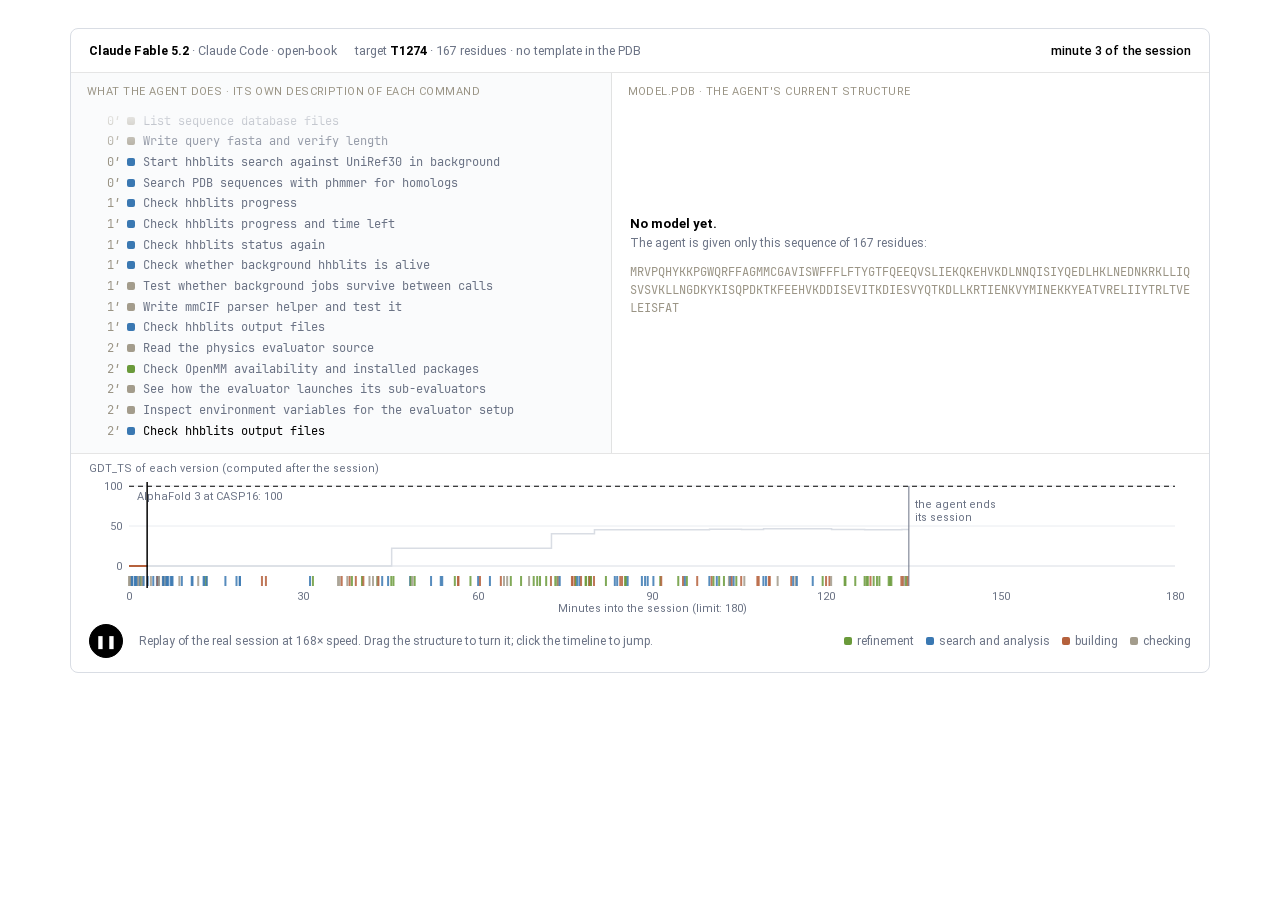
==== commit 14df0d43: "Project page: Dream-Folding-Bench" ====
--- a/replay.html
+++ b/replay.html
@@ -4,8 +4,8 @@
 <meta charset="utf-8">
 <meta name="viewport" content="width=device-width, initial-scale=1">
 <meta name="robots" content="noindex">
-<title>Dream-Protein-Bench · replay of a session</title>
-<link rel="stylesheet" href="css/style.css?v=25f2cddd">
+<title>Dream-Folding-Bench · replay of a session</title>
+<link rel="stylesheet" href="css/style.css?v=50b88226">
 <style>
   body.capture { width: 1280px; height: 720px; overflow: hidden; background: #fff; }
   body.capture .replay .log, body.capture .replay .view { height: 488px; }
--- a/css/style.css
+++ b/css/style.css
@@ -1,4 +1,4 @@
-/* Dream-Protein-Bench project page. The look follows the paper's figures: one monospaced face for labels and numbers
+/* Dream-Folding-Bench project page. The look follows the paper's figures: one monospaced face for labels and numbers
    (JetBrains Mono), warm greys for everything that is not data, one colour per agent harness. Light theme only. */
 @font-face { font-family: Roboto; src: url("../fonts/Roboto-Light.ttf") format("truetype"); font-weight: 300; font-display: swap; }
 @font-face { font-family: Roboto; src: url("../fonts/Roboto-Regular.ttf") format("truetype"); font-weight: 400; font-display: swap; }
